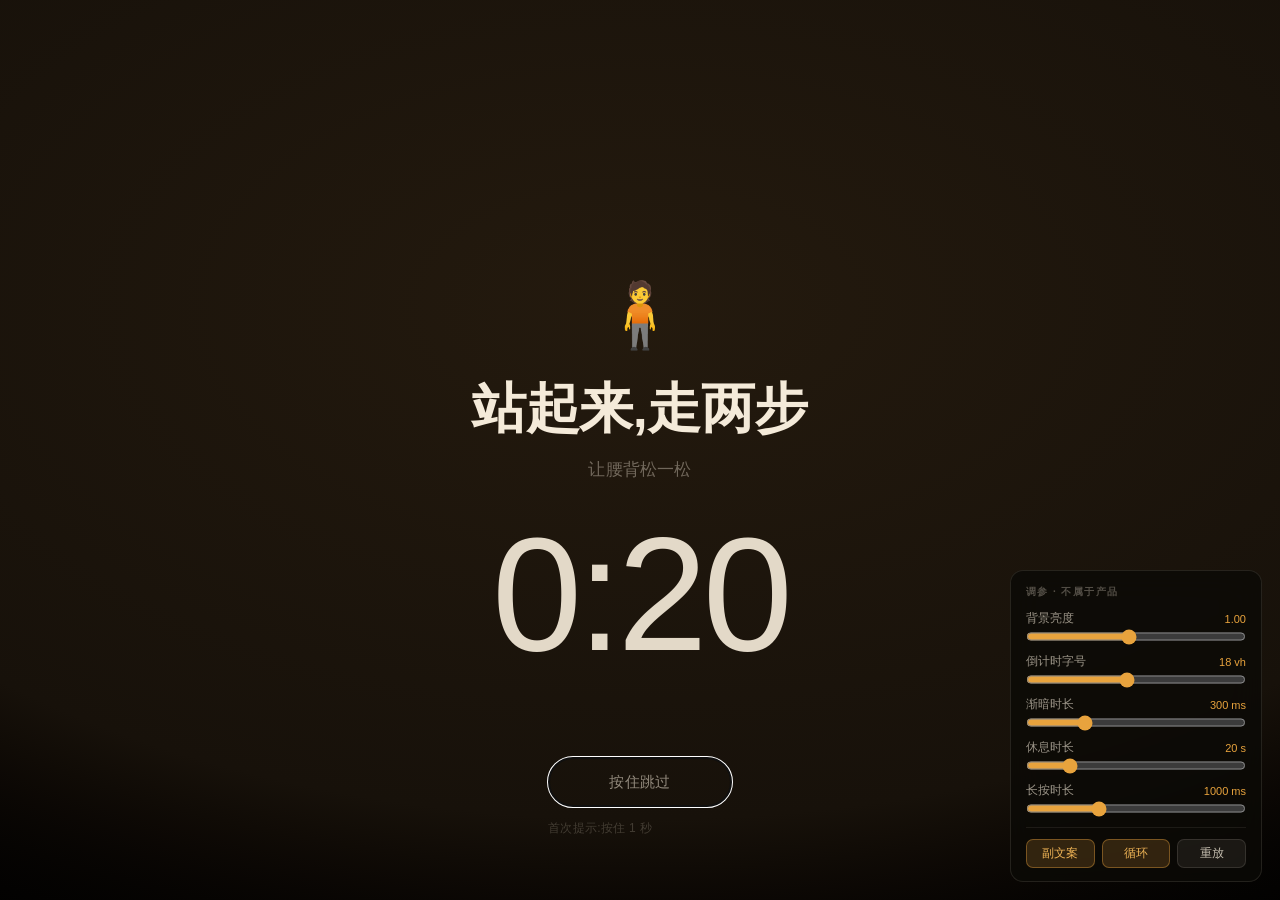
==== demo/break-stand.html @ eff6d0bf "demo: 站立休息屏视觉原型 独立 HTML,不接任何扩展逻辑,用于调视觉: - 真 <dialog>.showModal() 走 Top Layer,后面垫浅色假网页判断渐暗效果 - 暖琥珀主题、" ====
<!doctype html>
<html lang="zh-CN">
<head>
<meta charset="utf-8">
<meta name="viewport" content="width=device-width,initial-scale=1">
<title>SimpleReminder · 站立休息屏 Demo</title>
<style>
  /* ============================================================
     DEMO 脚手架:假网页背景(浅色 — 对比度最糟的情况)
     这部分不属于产品,只是为了能真实判断渐暗效果
     ============================================================ */
  *, *::before, *::after { box-sizing: border-box; }

  :root {
    /* ---- 站立主题 · 暖琥珀 ---- */
    --amber:        #e8a33d;
    --amber-soft:   #f0b556;
    --bg-0:         #17110a;
    --bg-1:         #241a0e;
    --text:         #f4ead9;
    --text-hint:    rgba(244,234,217,.38);

    /* ---- 可调参数(dev panel 会覆盖)---- */
    --dim:          1;        /* 背景亮度倍率 */
    --fade-in:      300ms;
    --fade-out:     200ms;
    --count-size:   18vh;
    --ease:         cubic-bezier(.22,.61,.36,1);
  }

  html, body { height: 100%; margin: 0; }

  body {
    font-family: -apple-system, BlinkMacSystemFont, "Segoe UI",
                 "PingFang SC", "Hiragino Sans GB", "Microsoft YaHei",
                 "Noto Sans SC", sans-serif;
    background: #f6f7f9;
    color: #1f2328;
    -webkit-font-smoothing: antialiased;
  }

  /* ---------- 假网页 ---------- */
  .mock-top {
    height: 52px; background: #fff; border-bottom: 1px solid #e4e7eb;
    display: flex; align-items: center; gap: 18px; padding: 0 22px;
    position: sticky; top: 0;
  }
  .mock-logo { width: 26px; height: 26px; border-radius: 7px; background: linear-gradient(135deg,#5b8def,#8b5cf6); }
  .mock-nav { display: flex; gap: 20px; font-size: 14px; color: #5c6670; }
  .mock-nav b { color: #1f2328; font-weight: 600; }
  .mock-avatar { margin-left: auto; width: 28px; height: 28px; border-radius: 50%; background: #d7dce2; }

  .mock-body { display: flex; max-width: 1180px; margin: 0 auto; padding: 32px 22px; gap: 40px; }
  .mock-side { width: 190px; flex: none; display: flex; flex-direction: column; gap: 9px; }
  .mock-side i { display: block; height: 11px; border-radius: 5px; background: #e4e7eb; }
  .mock-side i:nth-child(2) { width: 72%; background: #d0d5db; }
  .mock-side i:nth-child(5) { width: 55%; }
  .mock-side i:nth-child(7) { width: 80%; }

  .mock-main { flex: 1; min-width: 0; }
  .mock-main h1 { font-size: 30px; margin: 0 0 8px; letter-spacing: -.3px; }
  .mock-meta { font-size: 13px; color: #8b949e; margin-bottom: 26px; }
  .mock-main p { line-height: 1.85; color: #3d454d; font-size: 15px; margin: 0 0 16px; }
  .mock-cards { display: grid; grid-template-columns: repeat(3,1fr); gap: 14px; margin: 26px 0; }
  .mock-card { background: #fff; border: 1px solid #e4e7eb; border-radius: 10px; padding: 16px; }
  .mock-card s { display: block; width: 44%; height: 9px; border-radius: 4px; background: #e4e7eb; text-decoration: none; margin-bottom: 11px; }
  .mock-card em { display: block; font-style: normal; font-size: 25px; font-weight: 650; letter-spacing: -.5px; }

  /* ---------- Demo 启动条 ---------- */
  .launch {
    position: fixed; left: 50%; bottom: 28px; transform: translateX(-50%);
    display: flex; align-items: center; gap: 12px;
    background: #15181c; color: #fff; padding: 11px 13px 11px 18px;
    border-radius: 13px; font-size: 13.5px; z-index: 50;
    box-shadow: 0 10px 34px rgba(0,0,0,.28);
  }
  .launch button {
    font: inherit; font-weight: 600; cursor: pointer;
    background: var(--amber); color: #2a1c0d; border: 0;
    padding: 8px 15px; border-radius: 9px;
  }
  .launch span { opacity: .5; }
  kbd {
    font: inherit; font-size: 11.5px; background: rgba(255,255,255,.1);
    border: 1px solid rgba(255,255,255,.16); border-radius: 5px; padding: 1px 6px;
  }

  /* ============================================================
     ↓↓↓ 这里开始才是产品本体:break.html ↓↓↓
     ============================================================ */

  dialog#overlay {
    width: 100vw; max-width: 100vw;
    height: 100vh; max-height: 100vh;
    margin: 0; padding: 0; border: 0; overflow: hidden;
    color: var(--text);
    background:
      radial-gradient(118% 92% at 50% 34%,
        color-mix(in srgb, var(--bg-1) calc(var(--dim) * 100%), #000) 0%,
        color-mix(in srgb, var(--bg-0) calc(var(--dim) * 100%), #000) 62%,
        #000 100%);
  }
  dialog#overlay::backdrop { background: #000; }

  /* —— 入场:渐暗 + 极轻微上浮,模拟「屏幕被关掉」 —— */
  @keyframes ov-in  { from { opacity: 0 } to { opacity: 1 } }
  @keyframes bd-in  { from { opacity: 0 } to { opacity: 1 } }
  @keyframes ov-out { to { opacity: 0 } }
  @keyframes content-in {
    from { opacity: 0; transform: translateY(9px) }
    to   { opacity: 1; transform: none }
  }

  dialog#overlay[open]            { animation: ov-in var(--fade-in) var(--ease) both; }
  dialog#overlay[open]::backdrop  { animation: bd-in var(--fade-in) var(--ease) both; }
  dialog#overlay.closing          { animation: ov-out var(--fade-out) ease both; }

  .stage {
    height: 100%; display: flex; flex-direction: column;
    align-items: center; justify-content: center;
    padding: 6vh 24px 0; text-align: center;
    animation: content-in calc(var(--fade-in) + 140ms) var(--ease) both;
    animation-delay: 60ms;
  }

  .emoji     { font-size: 64px; line-height: 1; margin-bottom: 26px;
               filter: saturate(.92); }
  .action    { font-size: clamp(30px, 4.4vw, 54px); font-weight: 600;
               letter-spacing: -.5px; margin: 0; }
  .hint      { font-size: 16.5px; color: var(--text-hint); margin: 13px 0 0;
               letter-spacing: .2px; }

  .count {
    font-size: var(--count-size); line-height: .95; font-weight: 200;
    letter-spacing: -.03em; font-variant-numeric: tabular-nums;
    margin: 4vh 0 0; color: var(--text);
    opacity: .92;
  }

  /* —— 跳过按钮:底部中央,避开鼠标热区 —— */
  .skip-wrap { position: fixed; left: 50%; bottom: 7vh; transform: translateX(-50%); }

  .skip {
    position: relative; display: inline-flex; align-items: center; justify-content: center;
    width: 184px; height: 50px; border-radius: 25px; cursor: pointer;
    font: inherit; font-size: 14.5px; letter-spacing: .4px;
    color: rgba(244,234,217,.55);
    background: transparent;
    border: 1px solid rgba(244,234,217,.15);
    transition: color .22s, border-color .22s, background .22s;
    -webkit-tap-highlight-color: transparent;
    user-select: none;
  }
  .skip:hover   { color: rgba(244,234,217,.8); border-color: rgba(244,234,217,.28); }
  .skip.holding { color: var(--amber-soft); background: rgba(232,163,61,.07); }

  /* 环形进度:沿 pill 轮廓描边一圈 */
  .skip svg { position: absolute; inset: -1px; width: calc(100% + 2px); height: calc(100% + 2px);
              overflow: visible; pointer-events: none; }
  .skip rect {
    fill: none; stroke: var(--amber); stroke-width: 2; stroke-linecap: round;
    stroke-dasharray: 100; stroke-dashoffset: 100;
    transform: rotate(-90deg); transform-origin: center;
  }
  .skip.holding rect { transition: stroke-dashoffset var(--hold, 1000ms) linear; stroke-dashoffset: 0; }

  .skip-note { margin-top: 13px; font-size: 12px; color: rgba(244,234,217,.2); letter-spacing: .3px; }

  /* —— 无障碍:尊重减少动态效果 —— */
  @media (prefers-reduced-motion: reduce) {
    dialog#overlay[open], dialog#overlay[open]::backdrop,
    dialog#overlay.closing, .stage { animation: none !important; }
    .skip.holding rect { transition: none; stroke-dashoffset: 0; }
  }

  /* ============================================================
     DEV PANEL（不属于产品 · 按 D 隐藏）
     必须放在 dialog 内部,否则模态期间整个页面 inert,调不了
     ============================================================ */
  .dev {
    position: fixed; right: 18px; bottom: 18px; width: 252px;
    background: rgba(12,10,7,.82); backdrop-filter: blur(16px);
    border: 1px solid rgba(244,234,217,.11); border-radius: 13px;
    padding: 14px 15px 13px; font-size: 11.5px; color: rgba(244,234,217,.62);
    display: grid; gap: 10px; z-index: 10;
  }
  .dev.hidden { display: none; }
  .dev h4 { margin: 0 0 2px; font-size: 10px; letter-spacing: .14em;
            text-transform: uppercase; color: rgba(244,234,217,.3); font-weight: 600; }
  .dev label { display: grid; grid-template-columns: 1fr auto; gap: 3px 8px; align-items: center; }
  .dev label > b { font-weight: 400; }
  .dev label > var { font-style: normal; font-variant-numeric: tabular-nums;
                     color: var(--amber); font-size: 11px; }
  .dev input[type=range] { grid-column: 1/-1; width: 100%; accent-color: var(--amber);
                           height: 15px; margin: 0; }
  .dev .row { display: flex; gap: 7px; }
  .dev button {
    flex: 1; font: inherit; font-size: 11.5px; cursor: pointer; padding: 6px 0;
    color: rgba(244,234,217,.78); background: rgba(244,234,217,.07);
    border: 1px solid rgba(244,234,217,.12); border-radius: 7px;
  }
  .dev button:hover { background: rgba(244,234,217,.13); }
  .dev button.on { background: rgba(232,163,61,.18); border-color: rgba(232,163,61,.4);
                   color: var(--amber-soft); }
  .dev hr { border: 0; border-top: 1px solid rgba(244,234,217,.08); margin: 1px 0; }
</style>
</head>
<body>

<!-- ───────── 假网页(仅用于判断渐暗效果)───────── -->
<header class="mock-top">
  <div class="mock-logo"></div>
  <nav class="mock-nav"><b>概览</b><span>任务</span><span>文档</span><span>报表</span></nav>
  <div class="mock-avatar"></div>
</header>

<div class="mock-body">
  <aside class="mock-side"><i></i><i></i><i></i><i></i><i></i><i></i><i></i></aside>
  <main class="mock-main">
    <h1>第三季度运营复盘</h1>
    <div class="mock-meta">草稿 · 最后编辑于 14 分钟前</div>
    <div class="mock-cards">
      <div class="mock-card"><s></s><em>18,402</em></div>
      <div class="mock-card"><s></s><em>92.6%</em></div>
      <div class="mock-card"><s></s><em>¥ 7.4M</em></div>
    </div>
    <p>本季度整体表现稳定,核心指标较上季度有小幅提升。渠道结构上,自然流量占比继续走高,付费投放的边际效率出现下滑迹象,需要在下个周期重新评估预算分配。</p>
    <p>用户留存方面,新用户次周留存回升至基准线以上,但第四周留存仍然偏弱。初步归因指向新手引导流程过长,计划在下个迭代中拆分为分阶段任务。</p>
    <p>基础设施成本本季度上涨约 11%,主要来自存储与出网流量。已经启动冷热数据分层的改造,预计下季度可以把这一项压回到持平水平。</p>
  </main>
</div>

<div class="launch">
  <span>站立休息屏 Demo</span>
  <button id="start">开始演示</button>
  <span><kbd>D</kbd> 调参面板</span>
</div>


<!-- ═══════════ 产品本体 ═══════════ -->
<dialog id="overlay" aria-label="休息提醒">
  <div class="stage">
    <div class="emoji">🧍</div>
    <h1 class="action">站起来,走两步</h1>
    <p class="hint" id="hint">让腰背松一松</p>
    <div class="count" id="count">0:20</div>
  </div>

  <div class="skip-wrap">
    <button class="skip" id="skip" style="--hold:1000ms">
      <svg viewBox="0 0 184 50" preserveAspectRatio="none" aria-hidden="true">
        <rect x="1" y="1" width="182" height="48" rx="24" pathLength="100"/>
      </svg>
      按住跳过
    </button>
    <div class="skip-note" id="note">首次提示:按住 1 秒</div>
  </div>

  <!-- ── DEV ONLY ── -->
  <div class="dev" id="dev">
    <h4>调参 · 不属于产品</h4>

    <label><b>背景亮度</b><var id="vDim">1.00</var>
      <input type="range" id="rDim" min="0.3" max="1.8" step="0.05" value="1"></label>

    <label><b>倒计时字号</b><var id="vSize">18 vh</var>
      <input type="range" id="rSize" min="8" max="30" step="0.5" value="18"></label>

    <label><b>渐暗时长</b><var id="vIn">300 ms</var>
      <input type="range" id="rIn" min="0" max="1200" step="25" value="300"></label>

    <label><b>休息时长</b><var id="vDur">20 s</var>
      <input type="range" id="rDur" min="5" max="90" step="1" value="20"></label>

    <label><b>长按时长</b><var id="vHold">1000 ms</var>
      <input type="range" id="rHold" min="300" max="2500" step="50" value="1000"></label>

    <hr>
    <div class="row">
      <button id="bHint" class="on">副文案</button>
      <button id="bLoop" class="on">循环</button>
      <button id="bRe">重放</button>
    </div>
  </div>
</dialog>


<script>
'use strict';

const $ = (id) => document.getElementById(id);
const root    = document.documentElement;
const overlay = $('overlay');
const skip    = $('skip');

let duration  = 20;      // 秒
let holdMs    = 1000;
let loop      = true;
let endsAt    = 0;       // ⭐ 绝对时间戳 —— 与架构文档一致,不存剩余秒数
let rafId     = null;
let holdTimer = null;
let relaunch  = null;

/* ───────── 倒计时 ───────── */
function fmt(sec) {
  sec = Math.max(0, Math.ceil(sec));
  return `${Math.floor(sec / 60)}:${String(sec % 60).padStart(2, '0')}`;
}

function tick() {
  const left = (endsAt - Date.now()) / 1000;
  $('count').textContent = fmt(left);
  if (left <= 0) { finish('done'); return; }
  rafId = requestAnimationFrame(tick);
}

/* ───────── 开 / 关 ───────── */
function open() {
  clearTimeout(relaunch);
  overlay.classList.remove('closing');
  endsAt = Date.now() + duration * 1000;
  $('count').textContent = fmt(duration);
  if (!overlay.open) overlay.showModal();
  cancelAnimationFrame(rafId);
  rafId = requestAnimationFrame(tick);
}

function finish(reason) {
  cancelAnimationFrame(rafId);
  releaseHold();
  overlay.classList.add('closing');
  const out = parseInt(getComputedStyle(root).getPropertyValue('--fade-out')) || 200;
  setTimeout(() => {
    overlay.close();
    overlay.classList.remove('closing');
    console.log('[demo] break ended →', reason);
    if (loop) relaunch = setTimeout(open, 1400);
  }, out);
}

/* ───────── 长按跳过 ─────────
   松手即取消,不累积。误点完全无事发生。 */
function beginHold(e) {
  if (e.button !== undefined && e.button !== 0) return;
  if (holdTimer) return;
  skip.style.setProperty('--hold', holdMs + 'ms');
  skip.classList.add('holding');
  holdTimer = setTimeout(() => finish('skipped'), holdMs);
}
function releaseHold() {
  clearTimeout(holdTimer);
  holdTimer = null;
  skip.classList.remove('holding');
}

skip.addEventListener('pointerdown', beginHold);
skip.addEventListener('pointerup',    releaseHold);
skip.addEventListener('pointerleave', releaseHold);
skip.addEventListener('pointercancel',releaseHold);

/* 键盘通路:按住 Esc 1 秒(与鼠标行为一致) */
addEventListener('keydown', (e) => {
  if (!overlay.open) return;
  if (e.key === 'Escape' && !e.repeat) beginHold(e);
});
addEventListener('keyup', (e) => { if (e.key === 'Escape') releaseHold(); });

/* ⭐ 拦截 Esc 默认关闭 —— 否则长按设计被一键绕过 */
overlay.addEventListener('cancel', (e) => e.preventDefault());

/* ───────── 启动 ───────── */
$('start').addEventListener('click', open);


/* ══════════ 以下全是 DEV PANEL,不属于产品 ══════════ */
const bind = (slider, out, fn) =>
  $(slider).addEventListener('input', (e) => fn(parseFloat(e.target.value), $(out)));

bind('rDim', 'vDim', (v, o) => { root.style.setProperty('--dim', v); o.textContent = v.toFixed(2); });
bind('rSize','vSize',(v, o) => { root.style.setProperty('--count-size', v + 'vh'); o.textContent = v + ' vh'; });
bind('rIn',  'vIn',  (v, o) => { root.style.setProperty('--fade-in', v + 'ms'); o.textContent = v + ' ms'; });
bind('rDur', 'vDur', (v, o) => { duration = v; o.textContent = v + ' s'; });
bind('rHold','vHold',(v, o) => { holdMs = v; o.textContent = v + ' ms'; });

$('bHint').addEventListener('click', (e) => {
  const on = e.target.classList.toggle('on');
  $('hint').style.visibility = on ? '' : 'hidden';
});
$('bLoop').addEventListener('click', (e) => { loop = e.target.classList.toggle('on'); });
$('bRe').addEventListener('click', open);

addEventListener('keydown', (e) => {
  if (e.key === 'd' || e.key === 'D') $('dev').classList.toggle('hidden');
});

/* 首屏自动演示一次 */
addEventListener('load', () => setTimeout(open, 450));
</script>
</body>
</html>
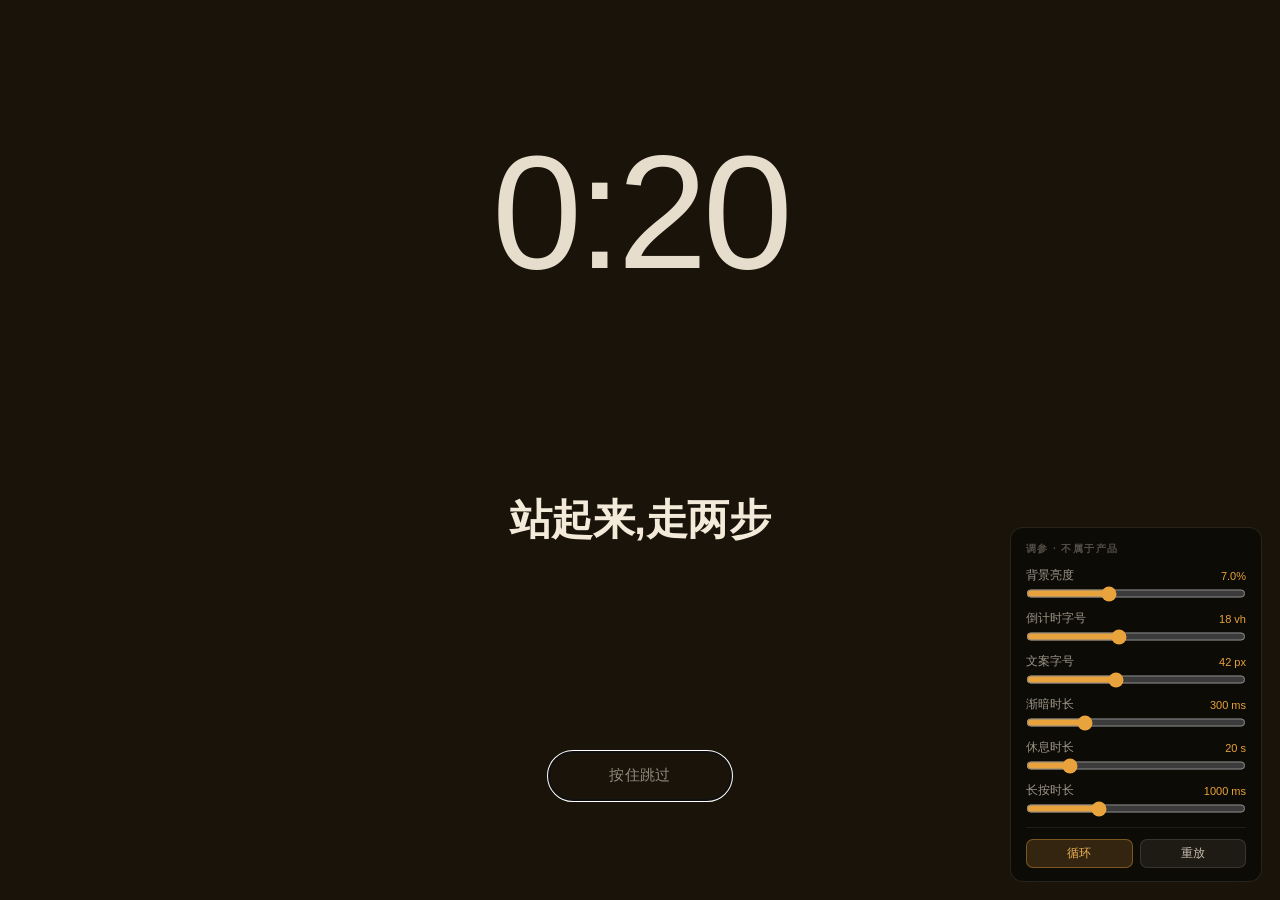
==== commit 4e96ece5: "demo(站立屏): 重排版式并修复两个动画/计时 bug 版式: - 去除副文案与 emoji - 背景改为纯色 hsl(36 42% 7%),不再用径向渐变 - 三段式布局:倒计时(上) / 文案" ====
--- a/demo/break-stand.html
+++ b/demo/break-stand.html
@@ -7,25 +7,27 @@
 <style>
   /* ============================================================
      DEMO 脚手架:假网页背景(浅色 — 对比度最糟的情况)
-     这部分不属于产品,只是为了能真实判断渐暗效果
+     不属于产品,只为真实判断渐暗效果
      ============================================================ */
   *, *::before, *::after { box-sizing: border-box; }
 
   :root {
     /* ---- 站立主题 · 暖琥珀 ---- */
-    --amber:        #e8a33d;
-    --amber-soft:   #f0b556;
-    --bg-0:         #17110a;
-    --bg-1:         #241a0e;
-    --text:         #f4ead9;
-    --text-hint:    rgba(244,234,217,.38);
-
-    /* ---- 可调参数(dev panel 会覆盖)---- */
-    --dim:          1;        /* 背景亮度倍率 */
-    --fade-in:      300ms;
-    --fade-out:     200ms;
-    --count-size:   18vh;
-    --ease:         cubic-bezier(.22,.61,.36,1);
+    --amber:      #e8a33d;
+    --amber-soft: #f0b556;
+    --text:       #f4ead9;
+
+    /* ---- 纯色背景(非渐变)· L 由调参面板驱动 ---- */
+    --bg-h: 36;
+    --bg-s: 42%;
+    --bg-l: 7%;
+
+    /* ---- 可调参数 ---- */
+    --fade-in:    300ms;
+    --fade-out:   200ms;
+    --count-size: 18vh;
+    --act-size:   42px;
+    --ease:       cubic-bezier(.22,.61,.36,1);
   }
 
   html, body { height: 100%; margin: 0; }
@@ -34,18 +36,16 @@
     font-family: -apple-system, BlinkMacSystemFont, "Segoe UI",
                  "PingFang SC", "Hiragino Sans GB", "Microsoft YaHei",
                  "Noto Sans SC", sans-serif;
-    background: #f6f7f9;
-    color: #1f2328;
+    background: #f6f7f9; color: #1f2328;
     -webkit-font-smoothing: antialiased;
   }
 
   /* ---------- 假网页 ---------- */
-  .mock-top {
-    height: 52px; background: #fff; border-bottom: 1px solid #e4e7eb;
-    display: flex; align-items: center; gap: 18px; padding: 0 22px;
-    position: sticky; top: 0;
-  }
-  .mock-logo { width: 26px; height: 26px; border-radius: 7px; background: linear-gradient(135deg,#5b8def,#8b5cf6); }
+  .mock-top { height: 52px; background: #fff; border-bottom: 1px solid #e4e7eb;
+              display: flex; align-items: center; gap: 18px; padding: 0 22px;
+              position: sticky; top: 0; }
+  .mock-logo { width: 26px; height: 26px; border-radius: 7px;
+               background: linear-gradient(135deg,#5b8def,#8b5cf6); }
   .mock-nav { display: flex; gap: 20px; font-size: 14px; color: #5c6670; }
   .mock-nav b { color: #1f2328; font-weight: 600; }
   .mock-avatar { margin-left: auto; width: 28px; height: 28px; border-radius: 50%; background: #d7dce2; }
@@ -63,83 +63,62 @@
   .mock-main p { line-height: 1.85; color: #3d454d; font-size: 15px; margin: 0 0 16px; }
   .mock-cards { display: grid; grid-template-columns: repeat(3,1fr); gap: 14px; margin: 26px 0; }
   .mock-card { background: #fff; border: 1px solid #e4e7eb; border-radius: 10px; padding: 16px; }
-  .mock-card s { display: block; width: 44%; height: 9px; border-radius: 4px; background: #e4e7eb; text-decoration: none; margin-bottom: 11px; }
+  .mock-card s { display: block; width: 44%; height: 9px; border-radius: 4px;
+                 background: #e4e7eb; text-decoration: none; margin-bottom: 11px; }
   .mock-card em { display: block; font-style: normal; font-size: 25px; font-weight: 650; letter-spacing: -.5px; }
 
-  /* ---------- Demo 启动条 ---------- */
-  .launch {
-    position: fixed; left: 50%; bottom: 28px; transform: translateX(-50%);
-    display: flex; align-items: center; gap: 12px;
-    background: #15181c; color: #fff; padding: 11px 13px 11px 18px;
-    border-radius: 13px; font-size: 13.5px; z-index: 50;
-    box-shadow: 0 10px 34px rgba(0,0,0,.28);
-  }
-  .launch button {
-    font: inherit; font-weight: 600; cursor: pointer;
-    background: var(--amber); color: #2a1c0d; border: 0;
-    padding: 8px 15px; border-radius: 9px;
-  }
+  .launch { position: fixed; left: 50%; bottom: 28px; transform: translateX(-50%);
+            display: flex; align-items: center; gap: 12px; background: #15181c; color: #fff;
+            padding: 11px 13px 11px 18px; border-radius: 13px; font-size: 13.5px; z-index: 50;
+            box-shadow: 0 10px 34px rgba(0,0,0,.28); }
+  .launch button { font: inherit; font-weight: 600; cursor: pointer; background: var(--amber);
+                   color: #2a1c0d; border: 0; padding: 8px 15px; border-radius: 9px; }
   .launch span { opacity: .5; }
-  kbd {
-    font: inherit; font-size: 11.5px; background: rgba(255,255,255,.1);
-    border: 1px solid rgba(255,255,255,.16); border-radius: 5px; padding: 1px 6px;
-  }
+  kbd { font: inherit; font-size: 11.5px; background: rgba(255,255,255,.1);
+        border: 1px solid rgba(255,255,255,.16); border-radius: 5px; padding: 1px 6px; }
 
   /* ============================================================
-     ↓↓↓ 这里开始才是产品本体:break.html ↓↓↓
+     ↓↓↓ 产品本体:break.html ↓↓↓
      ============================================================ */
 
   dialog#overlay {
-    width: 100vw; max-width: 100vw;
-    height: 100vh; max-height: 100vh;
+    width: 100vw; max-width: 100vw; height: 100vh; max-height: 100vh;
     margin: 0; padding: 0; border: 0; overflow: hidden;
     color: var(--text);
-    background:
-      radial-gradient(118% 92% at 50% 34%,
-        color-mix(in srgb, var(--bg-1) calc(var(--dim) * 100%), #000) 0%,
-        color-mix(in srgb, var(--bg-0) calc(var(--dim) * 100%), #000) 62%,
-        #000 100%);
+    background: hsl(var(--bg-h) var(--bg-s) var(--bg-l));   /* 纯色 */
   }
   dialog#overlay::backdrop { background: #000; }
 
-  /* —— 入场:渐暗 + 极轻微上浮,模拟「屏幕被关掉」 —— */
-  @keyframes ov-in  { from { opacity: 0 } to { opacity: 1 } }
-  @keyframes bd-in  { from { opacity: 0 } to { opacity: 1 } }
-  @keyframes ov-out { to { opacity: 0 } }
-  @keyframes content-in {
-    from { opacity: 0; transform: translateY(9px) }
-    to   { opacity: 1; transform: none }
-  }
-
-  dialog#overlay[open]            { animation: ov-in var(--fade-in) var(--ease) both; }
-  dialog#overlay[open]::backdrop  { animation: bd-in var(--fade-in) var(--ease) both; }
-  dialog#overlay.closing          { animation: ov-out var(--fade-out) ease both; }
-
+  @keyframes ov-in     { from { opacity: 0 } to { opacity: 1 } }
+  @keyframes ov-out    { to   { opacity: 0 } }
+  @keyframes content-in{ from { opacity: 0; transform: translateY(9px) } to { opacity: 1; transform: none } }
+
+  dialog#overlay[open]           { animation: ov-in var(--fade-in) var(--ease) both; }
+  dialog#overlay[open]::backdrop { animation: ov-in var(--fade-in) var(--ease) both; }
+  dialog#overlay.closing         { animation: ov-out var(--fade-out) ease both; }
+
+  /* —— 三段式布局:倒计时(上) / 文案(中) / 跳过(下) —— */
   .stage {
-    height: 100%; display: flex; flex-direction: column;
-    align-items: center; justify-content: center;
-    padding: 6vh 24px 0; text-align: center;
+    height: 100%;
+    display: flex; flex-direction: column;
+    align-items: center; justify-content: space-between;
+    padding: 15vh 24px 11vh; text-align: center;
     animation: content-in calc(var(--fade-in) + 140ms) var(--ease) both;
     animation-delay: 60ms;
   }
-
-  .emoji     { font-size: 64px; line-height: 1; margin-bottom: 26px;
-               filter: saturate(.92); }
-  .action    { font-size: clamp(30px, 4.4vw, 54px); font-weight: 600;
-               letter-spacing: -.5px; margin: 0; }
-  .hint      { font-size: 16.5px; color: var(--text-hint); margin: 13px 0 0;
-               letter-spacing: .2px; }
 
   .count {
     font-size: var(--count-size); line-height: .95; font-weight: 200;
     letter-spacing: -.03em; font-variant-numeric: tabular-nums;
-    margin: 4vh 0 0; color: var(--text);
-    opacity: .92;
-  }
-
-  /* —— 跳过按钮:底部中央,避开鼠标热区 —— */
-  .skip-wrap { position: fixed; left: 50%; bottom: 7vh; transform: translateX(-50%); }
-
+    margin: 0; opacity: .94;
+  }
+
+  .action {
+    font-size: var(--act-size); font-weight: 600;
+    letter-spacing: -.4px; margin: 0;
+  }
+
+  /* —— 跳过按钮 —— */
   .skip {
     position: relative; display: inline-flex; align-items: center; justify-content: center;
     width: 184px; height: 50px; border-radius: 25px; cursor: pointer;
@@ -148,45 +127,35 @@
     background: transparent;
     border: 1px solid rgba(244,234,217,.15);
     transition: color .22s, border-color .22s, background .22s;
-    -webkit-tap-highlight-color: transparent;
-    user-select: none;
+    -webkit-tap-highlight-color: transparent; user-select: none;
   }
   .skip:hover   { color: rgba(244,234,217,.8); border-color: rgba(244,234,217,.28); }
   .skip.holding { color: var(--amber-soft); background: rgba(232,163,61,.07); }
 
-  /* 环形进度:沿 pill 轮廓描边一圈 */
-  .skip svg { position: absolute; inset: -1px; width: calc(100% + 2px); height: calc(100% + 2px);
-              overflow: visible; pointer-events: none; }
-  .skip rect {
-    fill: none; stroke: var(--amber); stroke-width: 2; stroke-linecap: round;
-    stroke-dasharray: 100; stroke-dashoffset: 100;
-    transform: rotate(-90deg); transform-origin: center;
-  }
-  .skip.holding rect { transition: stroke-dashoffset var(--hold, 1000ms) linear; stroke-dashoffset: 0; }
-
-  .skip-note { margin-top: 13px; font-size: 12px; color: rgba(244,234,217,.2); letter-spacing: .3px; }
-
-  /* —— 无障碍:尊重减少动态效果 —— */
+  /* 环形进度:viewBox 与按钮 1:1,路径自顶部正中起顺时针绕一圈
+     —— 不做任何缩放 / 旋转,因此永远贴合边框 */
+  .skip svg  { position: absolute; inset: 0; width: 100%; height: 100%;
+               pointer-events: none; overflow: visible; }
+  .skip path { fill: none; stroke: var(--amber); stroke-width: 2; stroke-linecap: round;
+               stroke-dasharray: 100; stroke-dashoffset: 100; }
+
   @media (prefers-reduced-motion: reduce) {
     dialog#overlay[open], dialog#overlay[open]::backdrop,
     dialog#overlay.closing, .stage { animation: none !important; }
-    .skip.holding rect { transition: none; stroke-dashoffset: 0; }
   }
 
   /* ============================================================
-     DEV PANEL（不属于产品 · 按 D 隐藏）
-     必须放在 dialog 内部,否则模态期间整个页面 inert,调不了
+     DEV PANEL(不属于产品 · 按 D 隐藏)
+     必须置于 dialog 内部,否则模态期间页面 inert 调不动
      ============================================================ */
-  .dev {
-    position: fixed; right: 18px; bottom: 18px; width: 252px;
-    background: rgba(12,10,7,.82); backdrop-filter: blur(16px);
-    border: 1px solid rgba(244,234,217,.11); border-radius: 13px;
-    padding: 14px 15px 13px; font-size: 11.5px; color: rgba(244,234,217,.62);
-    display: grid; gap: 10px; z-index: 10;
-  }
+  .dev { position: fixed; right: 18px; bottom: 18px; width: 252px;
+         background: rgba(12,10,7,.82); backdrop-filter: blur(16px);
+         border: 1px solid rgba(244,234,217,.11); border-radius: 13px;
+         padding: 14px 15px 13px; font-size: 11.5px; color: rgba(244,234,217,.62);
+         display: grid; gap: 10px; z-index: 10; }
   .dev.hidden { display: none; }
-  .dev h4 { margin: 0 0 2px; font-size: 10px; letter-spacing: .14em;
-            text-transform: uppercase; color: rgba(244,234,217,.3); font-weight: 600; }
+  .dev h4 { margin: 0 0 2px; font-size: 10px; letter-spacing: .14em; text-transform: uppercase;
+            color: rgba(244,234,217,.3); font-weight: 600; }
   .dev label { display: grid; grid-template-columns: 1fr auto; gap: 3px 8px; align-items: center; }
   .dev label > b { font-weight: 400; }
   .dev label > var { font-style: normal; font-variant-numeric: tabular-nums;
@@ -194,11 +163,9 @@
   .dev input[type=range] { grid-column: 1/-1; width: 100%; accent-color: var(--amber);
                            height: 15px; margin: 0; }
   .dev .row { display: flex; gap: 7px; }
-  .dev button {
-    flex: 1; font: inherit; font-size: 11.5px; cursor: pointer; padding: 6px 0;
-    color: rgba(244,234,217,.78); background: rgba(244,234,217,.07);
-    border: 1px solid rgba(244,234,217,.12); border-radius: 7px;
-  }
+  .dev button { flex: 1; font: inherit; font-size: 11.5px; cursor: pointer; padding: 6px 0;
+                color: rgba(244,234,217,.78); background: rgba(244,234,217,.07);
+                border: 1px solid rgba(244,234,217,.12); border-radius: 7px; }
   .dev button:hover { background: rgba(244,234,217,.13); }
   .dev button.on { background: rgba(232,163,61,.18); border-color: rgba(232,163,61,.4);
                    color: var(--amber-soft); }
@@ -207,7 +174,7 @@
 </head>
 <body>
 
-<!-- ───────── 假网页(仅用于判断渐暗效果)───────── -->
+<!-- ───────── 假网页 ───────── -->
 <header class="mock-top">
   <div class="mock-logo"></div>
   <nav class="mock-nav"><b>概览</b><span>任务</span><span>文档</span><span>报表</span></nav>
@@ -240,31 +207,31 @@
 <!-- ═══════════ 产品本体 ═══════════ -->
 <dialog id="overlay" aria-label="休息提醒">
   <div class="stage">
-    <div class="emoji">🧍</div>
+    <div class="count" id="count">0:20</div>
     <h1 class="action">站起来,走两步</h1>
-    <p class="hint" id="hint">让腰背松一松</p>
-    <div class="count" id="count">0:20</div>
-  </div>
-
-  <div class="skip-wrap">
-    <button class="skip" id="skip" style="--hold:1000ms">
-      <svg viewBox="0 0 184 50" preserveAspectRatio="none" aria-hidden="true">
-        <rect x="1" y="1" width="182" height="48" rx="24" pathLength="100"/>
+
+    <button class="skip" id="skip">
+      <svg viewBox="0 0 184 50" aria-hidden="true">
+        <!-- 自 (92,1) 顶部正中起,顺时针绕 pill 一圈 -->
+        <path id="ring" pathLength="100"
+              d="M 92 1 H 159 A 24 24 0 0 1 159 49 H 25 A 24 24 0 0 1 25 1 Z"/>
       </svg>
       按住跳过
     </button>
-    <div class="skip-note" id="note">首次提示:按住 1 秒</div>
   </div>
 
   <!-- ── DEV ONLY ── -->
   <div class="dev" id="dev">
     <h4>调参 · 不属于产品</h4>
 
-    <label><b>背景亮度</b><var id="vDim">1.00</var>
-      <input type="range" id="rDim" min="0.3" max="1.8" step="0.05" value="1"></label>
+    <label><b>背景亮度</b><var id="vDim">7.0%</var>
+      <input type="range" id="rDim" min="0.3" max="2.2" step="0.05" value="1"></label>
 
     <label><b>倒计时字号</b><var id="vSize">18 vh</var>
-      <input type="range" id="rSize" min="8" max="30" step="0.5" value="18"></label>
+      <input type="range" id="rSize" min="8" max="32" step="0.5" value="18"></label>
+
+    <label><b>文案字号</b><var id="vAct">42 px</var>
+      <input type="range" id="rAct" min="22" max="72" step="1" value="42"></label>
 
     <label><b>渐暗时长</b><var id="vIn">300 ms</var>
       <input type="range" id="rIn" min="0" max="1200" step="25" value="300"></label>
@@ -277,7 +244,6 @@
 
     <hr>
     <div class="row">
-      <button id="bHint" class="on">副文案</button>
       <button id="bLoop" class="on">循环</button>
       <button id="bRe">重放</button>
     </div>
@@ -292,42 +258,95 @@
 const root    = document.documentElement;
 const overlay = $('overlay');
 const skip    = $('skip');
-
-let duration  = 20;      // 秒
+const ring    = $('ring');
+
+const RING = 100;          // pathLength
+const BG_L = 7;            // 背景基准亮度(%)
+
+let duration  = 20;        // 秒
 let holdMs    = 1000;
 let loop      = true;
-let endsAt    = 0;       // ⭐ 绝对时间戳 —— 与架构文档一致,不存剩余秒数
-let rafId     = null;
-let holdTimer = null;
+
+let endsAt    = 0;         // ⭐ 绝对时间戳,不存剩余秒数
+let countRaf  = null;
+let holdRaf   = null;
+let holdStart = 0;
+let finishing = false;     // finish() 重入保护
 let relaunch  = null;
 
-/* ───────── 倒计时 ───────── */
-function fmt(sec) {
-  sec = Math.max(0, Math.ceil(sec));
-  return `${Math.floor(sec / 60)}:${String(sec % 60).padStart(2, '0')}`;
-}
-
-function tick() {
+/* ───────── 倒计时(绝对时间驱动)───────── */
+const fmt = (s) => {
+  s = Math.max(0, Math.ceil(s));
+  return `${Math.floor(s / 60)}:${String(s % 60).padStart(2, '0')}`;
+};
+
+function countTick() {
   const left = (endsAt - Date.now()) / 1000;
   $('count').textContent = fmt(left);
-  if (left <= 0) { finish('done'); return; }
-  rafId = requestAnimationFrame(tick);
-}
+  if (left <= 0) { countRaf = null; finish('done'); return; }
+  countRaf = requestAnimationFrame(countTick);
+}
+function stopCount() {
+  if (countRaf !== null) cancelAnimationFrame(countRaf);
+  countRaf = null;
+}
+
+/* ───────── 长按跳过 ─────────
+   FIX: 改为 rAF + performance.now() 计算进度。
+   原本用 CSS transition 驱动,.holding 类「移除→重加」之间浏览器
+   不插入 reflow,transition 会从中途的 dashoffset 继续跑 ——
+   这就是按 Esc 第二次起明显变快的原因。现在每帧直接写 dashoffset,
+   鼠标与键盘走完全相同的路径,时长永远精确。                         */
+function beginHold() {
+  if (holdRaf !== null || finishing) return;
+  holdStart = performance.now();
+  skip.classList.add('holding');
+  holdRaf = requestAnimationFrame(holdTick);
+}
+function holdTick(now) {
+  const p = Math.min(1, (now - holdStart) / holdMs);
+  ring.style.strokeDashoffset = (RING * (1 - p)).toFixed(2);
+  if (p >= 1) { holdRaf = null; finish('skipped'); return; }
+  holdRaf = requestAnimationFrame(holdTick);
+}
+function releaseHold() {                 // 松手即取消,不累积
+  if (holdRaf !== null) cancelAnimationFrame(holdRaf);
+  holdRaf = null;
+  skip.classList.remove('holding');
+  ring.style.strokeDashoffset = RING;
+}
+
+skip.addEventListener('pointerdown', (e) => { if (e.button === 0) beginHold(); });
+skip.addEventListener('pointerup',     releaseHold);
+skip.addEventListener('pointerleave',  releaseHold);
+skip.addEventListener('pointercancel', releaseHold);
+
+/* 键盘通路:按住 Esc,与鼠标行为一致 */
+addEventListener('keydown', (e) => {
+  if (!overlay.open || e.key !== 'Escape' || e.repeat) return;
+  beginHold();
+});
+addEventListener('keyup', (e) => { if (e.key === 'Escape') releaseHold(); });
+
+/* ⭐ 拦截 Esc 默认关闭,否则长按设计被一键绕过 */
+overlay.addEventListener('cancel', (e) => e.preventDefault());
 
 /* ───────── 开 / 关 ───────── */
 function open() {
   clearTimeout(relaunch);
+  stopCount(); releaseHold();
+  finishing = false;
   overlay.classList.remove('closing');
   endsAt = Date.now() + duration * 1000;
   $('count').textContent = fmt(duration);
   if (!overlay.open) overlay.showModal();
-  cancelAnimationFrame(rafId);
-  rafId = requestAnimationFrame(tick);
+  countRaf = requestAnimationFrame(countTick);
 }
 
 function finish(reason) {
-  cancelAnimationFrame(rafId);
-  releaseHold();
+  if (finishing) return;               // FIX: 重入保护,避免双计时循环
+  finishing = true;
+  stopCount(); releaseHold();
   overlay.classList.add('closing');
   const out = parseInt(getComputedStyle(root).getPropertyValue('--fade-out')) || 200;
   setTimeout(() => {
@@ -338,62 +357,27 @@
   }, out);
 }
 
-/* ───────── 长按跳过 ─────────
-   松手即取消,不累积。误点完全无事发生。 */
-function beginHold(e) {
-  if (e.button !== undefined && e.button !== 0) return;
-  if (holdTimer) return;
-  skip.style.setProperty('--hold', holdMs + 'ms');
-  skip.classList.add('holding');
-  holdTimer = setTimeout(() => finish('skipped'), holdMs);
-}
-function releaseHold() {
-  clearTimeout(holdTimer);
-  holdTimer = null;
-  skip.classList.remove('holding');
-}
-
-skip.addEventListener('pointerdown', beginHold);
-skip.addEventListener('pointerup',    releaseHold);
-skip.addEventListener('pointerleave', releaseHold);
-skip.addEventListener('pointercancel',releaseHold);
-
-/* 键盘通路:按住 Esc 1 秒(与鼠标行为一致) */
-addEventListener('keydown', (e) => {
-  if (!overlay.open) return;
-  if (e.key === 'Escape' && !e.repeat) beginHold(e);
+$('start').addEventListener('click', open);
+
+
+/* ══════════ DEV PANEL(不属于产品)══════════ */
+const bind = (s, o, fn) => $(s).addEventListener('input', (e) => fn(parseFloat(e.target.value), $(o)));
+
+bind('rDim', 'vDim', (v, o) => {
+  const l = (BG_L * v).toFixed(2);
+  root.style.setProperty('--bg-l', l + '%');
+  o.textContent = l + '%';
 });
-addEventListener('keyup', (e) => { if (e.key === 'Escape') releaseHold(); });
-
-/* ⭐ 拦截 Esc 默认关闭 —— 否则长按设计被一键绕过 */
-overlay.addEventListener('cancel', (e) => e.preventDefault());
-
-/* ───────── 启动 ───────── */
-$('start').addEventListener('click', open);
-
-
-/* ══════════ 以下全是 DEV PANEL,不属于产品 ══════════ */
-const bind = (slider, out, fn) =>
-  $(slider).addEventListener('input', (e) => fn(parseFloat(e.target.value), $(out)));
-
-bind('rDim', 'vDim', (v, o) => { root.style.setProperty('--dim', v); o.textContent = v.toFixed(2); });
-bind('rSize','vSize',(v, o) => { root.style.setProperty('--count-size', v + 'vh'); o.textContent = v + ' vh'; });
-bind('rIn',  'vIn',  (v, o) => { root.style.setProperty('--fade-in', v + 'ms'); o.textContent = v + ' ms'; });
-bind('rDur', 'vDur', (v, o) => { duration = v; o.textContent = v + ' s'; });
-bind('rHold','vHold',(v, o) => { holdMs = v; o.textContent = v + ' ms'; });
-
-$('bHint').addEventListener('click', (e) => {
-  const on = e.target.classList.toggle('on');
-  $('hint').style.visibility = on ? '' : 'hidden';
-});
+bind('rSize','vSize',(v,o) => { root.style.setProperty('--count-size', v + 'vh'); o.textContent = v + ' vh'; });
+bind('rAct', 'vAct', (v,o) => { root.style.setProperty('--act-size',   v + 'px'); o.textContent = v + ' px'; });
+bind('rIn',  'vIn',  (v,o) => { root.style.setProperty('--fade-in',    v + 'ms'); o.textContent = v + ' ms'; });
+bind('rDur', 'vDur', (v,o) => { duration = v; o.textContent = v + ' s'; });
+bind('rHold','vHold',(v,o) => { holdMs   = v; o.textContent = v + ' ms'; });
+
 $('bLoop').addEventListener('click', (e) => { loop = e.target.classList.toggle('on'); });
 $('bRe').addEventListener('click', open);
-
-addEventListener('keydown', (e) => {
-  if (e.key === 'd' || e.key === 'D') $('dev').classList.toggle('hidden');
-});
-
-/* 首屏自动演示一次 */
+addEventListener('keydown', (e) => { if (e.key === 'd' || e.key === 'D') $('dev').classList.toggle('hidden'); });
+
 addEventListener('load', () => setTimeout(open, 450));
 </script>
 </body>
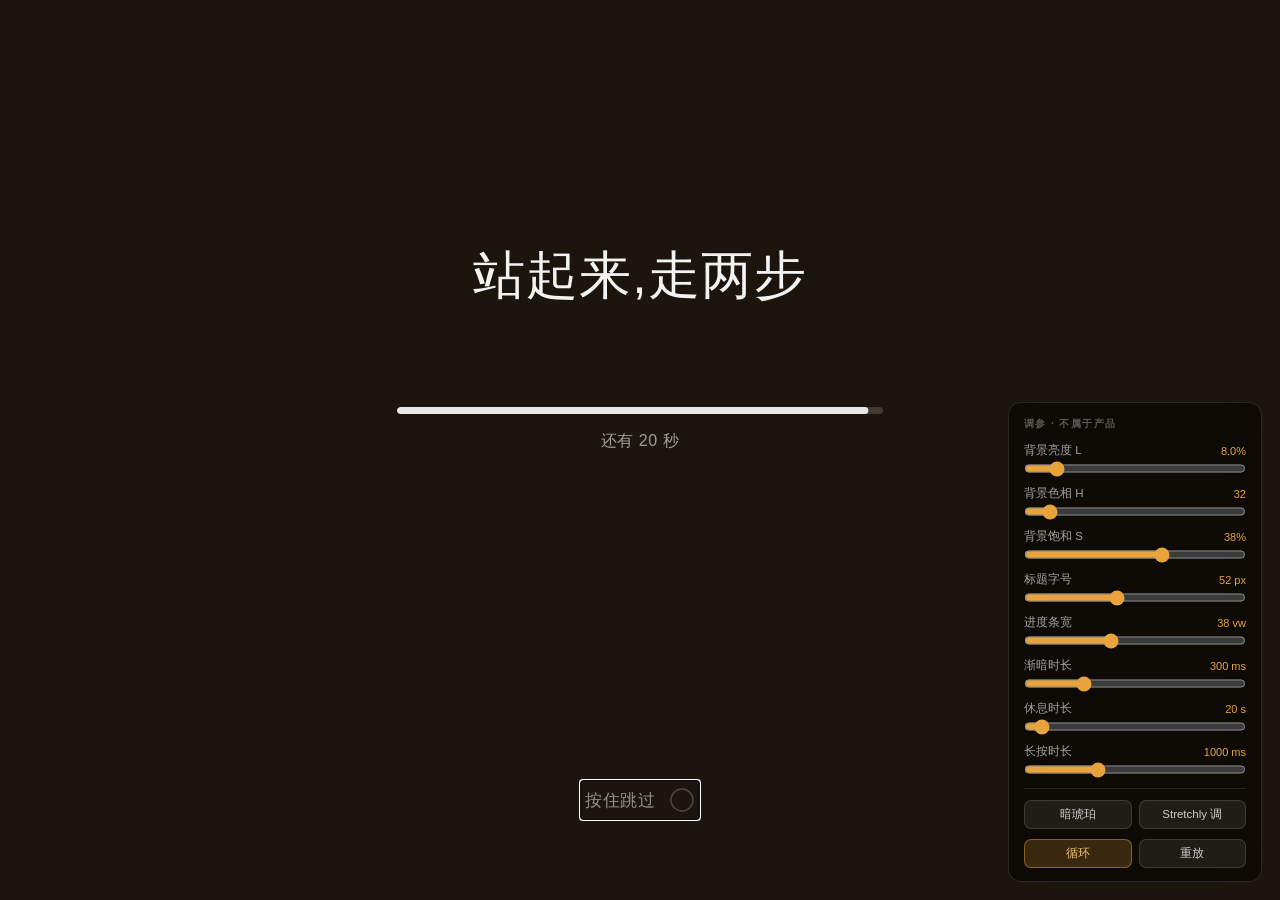
==== commit 79c862d3: "demo(站立屏): 版式改为仿 Stretchly 参照官方 minibreak/longbreak 截图重排:  - 大倒计时数字 → 细长进度条(38vw x 7px,scaleX 递减) - " ====
--- a/demo/break-stand.html
+++ b/demo/break-stand.html
@@ -12,26 +12,23 @@
   *, *::before, *::after { box-sizing: border-box; }
 
   :root {
-    /* ---- 站立主题 · 暖琥珀 ---- */
     --amber:      #e8a33d;
-    --amber-soft: #f0b556;
-    --text:       #f4ead9;
-
-    /* ---- 纯色背景(非渐变)· L 由调参面板驱动 ---- */
-    --bg-h: 36;
-    --bg-s: 42%;
-    --bg-l: 7%;
+    --amber-soft: #f3bf72;
+
+    /* ---- 纯色背景(非渐变)---- */
+    --bg-h: 32;
+    --bg-s: 38%;
+    --bg-l: 8%;
 
     /* ---- 可调参数 ---- */
     --fade-in:    300ms;
     --fade-out:   200ms;
-    --count-size: 18vh;
-    --act-size:   42px;
+    --title-size: 52px;
+    --bar-w:      38vw;
     --ease:       cubic-bezier(.22,.61,.36,1);
   }
 
   html, body { height: 100%; margin: 0; }
-
   body {
     font-family: -apple-system, BlinkMacSystemFont, "Segoe UI",
                  "PingFang SC", "Hiragino Sans GB", "Microsoft YaHei",
@@ -78,66 +75,77 @@
         border: 1px solid rgba(255,255,255,.16); border-radius: 5px; padding: 1px 6px; }
 
   /* ============================================================
-     ↓↓↓ 产品本体:break.html ↓↓↓
+     ↓↓↓ 产品本体:break.html — 版式仿 Stretchly ↓↓↓
      ============================================================ */
 
   dialog#overlay {
     width: 100vw; max-width: 100vw; height: 100vh; max-height: 100vh;
     margin: 0; padding: 0; border: 0; overflow: hidden;
-    color: var(--text);
+    color: #fff;
     background: hsl(var(--bg-h) var(--bg-s) var(--bg-l));   /* 纯色 */
   }
   dialog#overlay::backdrop { background: #000; }
 
-  @keyframes ov-in     { from { opacity: 0 } to { opacity: 1 } }
-  @keyframes ov-out    { to   { opacity: 0 } }
-  @keyframes content-in{ from { opacity: 0; transform: translateY(9px) } to { opacity: 1; transform: none } }
+  @keyframes ov-in      { from { opacity: 0 } to { opacity: 1 } }
+  @keyframes ov-out     { to   { opacity: 0 } }
+  @keyframes content-in { from { opacity: 0; transform: translateY(8px) } to { opacity: 1; transform: none } }
 
   dialog#overlay[open]           { animation: ov-in var(--fade-in) var(--ease) both; }
   dialog#overlay[open]::backdrop { animation: ov-in var(--fade-in) var(--ease) both; }
   dialog#overlay.closing         { animation: ov-out var(--fade-out) ease both; }
 
-  /* —— 三段式布局:倒计时(上) / 文案(中) / 跳过(下) —— */
   .stage {
-    height: 100%;
-    display: flex; flex-direction: column;
-    align-items: center; justify-content: space-between;
-    padding: 15vh 24px 11vh; text-align: center;
+    height: 100%; display: flex; flex-direction: column; align-items: center;
+    padding: 27vh 24px 9vh; text-align: center;
     animation: content-in calc(var(--fade-in) + 140ms) var(--ease) both;
     animation-delay: 60ms;
   }
 
-  .count {
-    font-size: var(--count-size); line-height: .95; font-weight: 200;
-    letter-spacing: -.03em; font-variant-numeric: tabular-nums;
-    margin: 0; opacity: .94;
-  }
-
-  .action {
-    font-size: var(--act-size); font-weight: 600;
-    letter-spacing: -.4px; margin: 0;
-  }
-
-  /* —— 跳过按钮 —— */
+  /* —— 标题:Stretchly 风格的细字重 + 大字号 —— */
+  .title {
+    font-size: var(--title-size); font-weight: 300;
+    letter-spacing: .02em; line-height: 1.25; margin: 0;
+    color: rgba(255,255,255,.95);
+  }
+
+  /* —— 细长进度条(取代大倒计时数字)—— */
+  .bar {
+    width: var(--bar-w); max-width: 560px; height: 7px; border-radius: 4px;
+    margin-top: 11vh; overflow: hidden;
+    background: rgba(255,255,255,.16);
+  }
+  .bar > i {
+    display: block; height: 100%; border-radius: 4px;
+    background: rgba(255,255,255,.88);
+    transform-origin: left center;
+    transform: scaleX(1);              /* 随时间递减 */
+  }
+
+  /* —— 条下方的剩余时间说明 —— */
+  .left {
+    margin-top: 17px; font-size: 16px; font-weight: 300;
+    letter-spacing: .03em; color: rgba(255,255,255,.58);
+    font-variant-numeric: tabular-nums;
+  }
+
+  /* —— 跳过:无边框文字链接 + 小圆进度环(仿 Stretchly 底部操作)—— */
   .skip {
-    position: relative; display: inline-flex; align-items: center; justify-content: center;
-    width: 184px; height: 50px; border-radius: 25px; cursor: pointer;
-    font: inherit; font-size: 14.5px; letter-spacing: .4px;
-    color: rgba(244,234,217,.55);
-    background: transparent;
-    border: 1px solid rgba(244,234,217,.15);
-    transition: color .22s, border-color .22s, background .22s;
-    -webkit-tap-highlight-color: transparent; user-select: none;
-  }
-  .skip:hover   { color: rgba(244,234,217,.8); border-color: rgba(244,234,217,.28); }
-  .skip.holding { color: var(--amber-soft); background: rgba(232,163,61,.07); }
-
-  /* 环形进度:viewBox 与按钮 1:1,路径自顶部正中起顺时针绕一圈
-     —— 不做任何缩放 / 旋转,因此永远贴合边框 */
-  .skip svg  { position: absolute; inset: 0; width: 100%; height: 100%;
-               pointer-events: none; overflow: visible; }
-  .skip path { fill: none; stroke: var(--amber); stroke-width: 2; stroke-linecap: round;
-               stroke-dasharray: 100; stroke-dashoffset: 100; }
+    margin-top: auto; display: inline-flex; align-items: center; gap: 13px;
+    font: inherit; font-size: 17px; font-weight: 300; letter-spacing: .03em;
+    color: rgba(255,255,255,.52);
+    background: none; border: 0; padding: 6px 4px; cursor: pointer;
+    transition: color .2s; -webkit-tap-highlight-color: transparent; user-select: none;
+  }
+  .skip:hover   { color: rgba(255,255,255,.82); }
+  .skip.holding { color: var(--amber-soft); }
+
+  .skip svg { width: 26px; height: 26px; overflow: visible; display: block; }
+  .skip .trk { fill: none; stroke: currentColor; stroke-width: 1.4; opacity: .42; }
+  .skip .rng {
+    fill: none; stroke: var(--amber); stroke-width: 2; stroke-linecap: round;
+    stroke-dasharray: 100; stroke-dashoffset: 100;
+    transform: rotate(-90deg); transform-origin: 13px 13px;   /* 圆形,旋转安全 */
+  }
 
   @media (prefers-reduced-motion: reduce) {
     dialog#overlay[open], dialog#overlay[open]::backdrop,
@@ -148,28 +156,27 @@
      DEV PANEL(不属于产品 · 按 D 隐藏)
      必须置于 dialog 内部,否则模态期间页面 inert 调不动
      ============================================================ */
-  .dev { position: fixed; right: 18px; bottom: 18px; width: 252px;
-         background: rgba(12,10,7,.82); backdrop-filter: blur(16px);
-         border: 1px solid rgba(244,234,217,.11); border-radius: 13px;
-         padding: 14px 15px 13px; font-size: 11.5px; color: rgba(244,234,217,.62);
-         display: grid; gap: 10px; z-index: 10; }
+  .dev { position: fixed; right: 18px; bottom: 18px; width: 254px;
+         background: rgba(0,0,0,.5); backdrop-filter: blur(18px);
+         border: 1px solid rgba(255,255,255,.12); border-radius: 13px;
+         padding: 14px 15px 13px; font-size: 11.5px; color: rgba(255,255,255,.62);
+         display: grid; gap: 10px; z-index: 10; text-align: left; }
   .dev.hidden { display: none; }
   .dev h4 { margin: 0 0 2px; font-size: 10px; letter-spacing: .14em; text-transform: uppercase;
-            color: rgba(244,234,217,.3); font-weight: 600; }
+            color: rgba(255,255,255,.32); font-weight: 600; }
   .dev label { display: grid; grid-template-columns: 1fr auto; gap: 3px 8px; align-items: center; }
   .dev label > b { font-weight: 400; }
   .dev label > var { font-style: normal; font-variant-numeric: tabular-nums;
                      color: var(--amber); font-size: 11px; }
-  .dev input[type=range] { grid-column: 1/-1; width: 100%; accent-color: var(--amber);
-                           height: 15px; margin: 0; }
+  .dev input[type=range] { grid-column: 1/-1; width: 100%; accent-color: var(--amber); height: 15px; margin: 0; }
   .dev .row { display: flex; gap: 7px; }
   .dev button { flex: 1; font: inherit; font-size: 11.5px; cursor: pointer; padding: 6px 0;
-                color: rgba(244,234,217,.78); background: rgba(244,234,217,.07);
-                border: 1px solid rgba(244,234,217,.12); border-radius: 7px; }
-  .dev button:hover { background: rgba(244,234,217,.13); }
-  .dev button.on { background: rgba(232,163,61,.18); border-color: rgba(232,163,61,.4);
+                color: rgba(255,255,255,.78); background: rgba(255,255,255,.08);
+                border: 1px solid rgba(255,255,255,.13); border-radius: 7px; }
+  .dev button:hover { background: rgba(255,255,255,.15); }
+  .dev button.on { background: rgba(232,163,61,.2); border-color: rgba(232,163,61,.45);
                    color: var(--amber-soft); }
-  .dev hr { border: 0; border-top: 1px solid rgba(244,234,217,.08); margin: 1px 0; }
+  .dev hr { border: 0; border-top: 1px solid rgba(255,255,255,.1); margin: 1px 0; }
 </style>
 </head>
 <body>
@@ -207,42 +214,55 @@
 <!-- ═══════════ 产品本体 ═══════════ -->
 <dialog id="overlay" aria-label="休息提醒">
   <div class="stage">
-    <div class="count" id="count">0:20</div>
-    <h1 class="action">站起来,走两步</h1>
+
+    <h1 class="title">站起来,走两步</h1>
+
+    <div class="bar"><i id="fill"></i></div>
+    <div class="left" id="left">还有 20 秒</div>
 
     <button class="skip" id="skip">
-      <svg viewBox="0 0 184 50" aria-hidden="true">
-        <!-- 自 (92,1) 顶部正中起,顺时针绕 pill 一圈 -->
-        <path id="ring" pathLength="100"
-              d="M 92 1 H 159 A 24 24 0 0 1 159 49 H 25 A 24 24 0 0 1 25 1 Z"/>
+      按住跳过
+      <svg viewBox="0 0 26 26" aria-hidden="true">
+        <circle class="trk" cx="13" cy="13" r="11"/>
+        <circle class="rng" id="ring" cx="13" cy="13" r="11" pathLength="100"/>
       </svg>
-      按住跳过
     </button>
+
   </div>
 
   <!-- ── DEV ONLY ── -->
   <div class="dev" id="dev">
     <h4>调参 · 不属于产品</h4>
 
-    <label><b>背景亮度</b><var id="vDim">7.0%</var>
-      <input type="range" id="rDim" min="0.3" max="2.2" step="0.05" value="1"></label>
-
-    <label><b>倒计时字号</b><var id="vSize">18 vh</var>
-      <input type="range" id="rSize" min="8" max="32" step="0.5" value="18"></label>
-
-    <label><b>文案字号</b><var id="vAct">42 px</var>
-      <input type="range" id="rAct" min="22" max="72" step="1" value="42"></label>
+    <label><b>背景亮度 L</b><var id="vL">8.0%</var>
+      <input type="range" id="rL" min="3" max="45" step="0.5" value="8"></label>
+
+    <label><b>背景色相 H</b><var id="vH">32</var>
+      <input type="range" id="rH" min="0" max="360" step="1" value="32"></label>
+
+    <label><b>背景饱和 S</b><var id="vS">38%</var>
+      <input type="range" id="rS" min="0" max="60" step="1" value="38"></label>
+
+    <label><b>标题字号</b><var id="vT">52 px</var>
+      <input type="range" id="rT" min="28" max="86" step="1" value="52"></label>
+
+    <label><b>进度条宽</b><var id="vW">38 vw</var>
+      <input type="range" id="rW" min="18" max="70" step="1" value="38"></label>
 
     <label><b>渐暗时长</b><var id="vIn">300 ms</var>
       <input type="range" id="rIn" min="0" max="1200" step="25" value="300"></label>
 
-    <label><b>休息时长</b><var id="vDur">20 s</var>
-      <input type="range" id="rDur" min="5" max="90" step="1" value="20"></label>
-
-    <label><b>长按时长</b><var id="vHold">1000 ms</var>
-      <input type="range" id="rHold" min="300" max="2500" step="50" value="1000"></label>
+    <label><b>休息时长</b><var id="vD">20 s</var>
+      <input type="range" id="rD" min="5" max="300" step="5" value="20"></label>
+
+    <label><b>长按时长</b><var id="vHo">1000 ms</var>
+      <input type="range" id="rHo" min="300" max="2500" step="50" value="1000"></label>
 
     <hr>
+    <div class="row">
+      <button id="pDark">暗琥珀</button>
+      <button id="pMid">Stretchly 调</button>
+    </div>
     <div class="row">
       <button id="bLoop" class="on">循环</button>
       <button id="bRe">重放</button>
@@ -259,9 +279,9 @@
 const overlay = $('overlay');
 const skip    = $('skip');
 const ring    = $('ring');
-
-const RING = 100;          // pathLength
-const BG_L = 7;            // 背景基准亮度(%)
+const fill    = $('fill');
+
+const RING = 100;
 
 let duration  = 20;        // 秒
 let holdMs    = 1000;
@@ -271,19 +291,26 @@
 let countRaf  = null;
 let holdRaf   = null;
 let holdStart = 0;
-let finishing = false;     // finish() 重入保护
+let finishing = false;
 let relaunch  = null;
 
-/* ───────── 倒计时(绝对时间驱动)───────── */
-const fmt = (s) => {
-  s = Math.max(0, Math.ceil(s));
-  return `${Math.floor(s / 60)}:${String(s % 60).padStart(2, '0')}`;
-};
-
+/* ───────── 剩余时间文案 ───────── */
+function remainText(sec) {
+  sec = Math.max(0, Math.ceil(sec));
+  if (sec >= 60) {
+    const m = Math.floor(sec / 60), s = sec % 60;
+    return s ? `还有 ${m} 分 ${s} 秒` : `还有 ${m} 分钟`;
+  }
+  return `还有 ${sec} 秒`;
+}
+
+/* ───────── 倒计时:进度条 + 文案(绝对时间驱动)───────── */
 function countTick() {
-  const left = (endsAt - Date.now()) / 1000;
-  $('count').textContent = fmt(left);
-  if (left <= 0) { countRaf = null; finish('done'); return; }
+  const leftMs = endsAt - Date.now();
+  const total  = duration * 1000;
+  fill.style.transform = `scaleX(${Math.max(0, leftMs / total).toFixed(4)})`;
+  $('left').textContent = remainText(leftMs / 1000);
+  if (leftMs <= 0) { countRaf = null; finish('done'); return; }
   countRaf = requestAnimationFrame(countTick);
 }
 function stopCount() {
@@ -292,11 +319,8 @@
 }
 
 /* ───────── 长按跳过 ─────────
-   FIX: 改为 rAF + performance.now() 计算进度。
-   原本用 CSS transition 驱动,.holding 类「移除→重加」之间浏览器
-   不插入 reflow,transition 会从中途的 dashoffset 继续跑 ——
-   这就是按 Esc 第二次起明显变快的原因。现在每帧直接写 dashoffset,
-   鼠标与键盘走完全相同的路径,时长永远精确。                         */
+   rAF + performance.now() 驱动,不用 CSS transition
+   (类名「移除→重加」之间无 reflow,transition 会从中途续跑 → 第二次变快) */
 function beginHold() {
   if (holdRaf !== null || finishing) return;
   holdStart = performance.now();
@@ -321,14 +345,13 @@
 skip.addEventListener('pointerleave',  releaseHold);
 skip.addEventListener('pointercancel', releaseHold);
 
-/* 键盘通路:按住 Esc,与鼠标行为一致 */
 addEventListener('keydown', (e) => {
   if (!overlay.open || e.key !== 'Escape' || e.repeat) return;
   beginHold();
 });
 addEventListener('keyup', (e) => { if (e.key === 'Escape') releaseHold(); });
 
-/* ⭐ 拦截 Esc 默认关闭,否则长按设计被一键绕过 */
+/* ⭐ 拦截 Esc 默认关闭 */
 overlay.addEventListener('cancel', (e) => e.preventDefault());
 
 /* ───────── 开 / 关 ───────── */
@@ -338,13 +361,14 @@
   finishing = false;
   overlay.classList.remove('closing');
   endsAt = Date.now() + duration * 1000;
-  $('count').textContent = fmt(duration);
+  fill.style.transform = 'scaleX(1)';
+  $('left').textContent = remainText(duration);
   if (!overlay.open) overlay.showModal();
   countRaf = requestAnimationFrame(countTick);
 }
 
 function finish(reason) {
-  if (finishing) return;               // FIX: 重入保护,避免双计时循环
+  if (finishing) return;               // 重入保护
   finishing = true;
   stopCount(); releaseHold();
   overlay.classList.add('closing');
@@ -363,16 +387,21 @@
 /* ══════════ DEV PANEL(不属于产品)══════════ */
 const bind = (s, o, fn) => $(s).addEventListener('input', (e) => fn(parseFloat(e.target.value), $(o)));
 
-bind('rDim', 'vDim', (v, o) => {
-  const l = (BG_L * v).toFixed(2);
-  root.style.setProperty('--bg-l', l + '%');
-  o.textContent = l + '%';
-});
-bind('rSize','vSize',(v,o) => { root.style.setProperty('--count-size', v + 'vh'); o.textContent = v + ' vh'; });
-bind('rAct', 'vAct', (v,o) => { root.style.setProperty('--act-size',   v + 'px'); o.textContent = v + ' px'; });
-bind('rIn',  'vIn',  (v,o) => { root.style.setProperty('--fade-in',    v + 'ms'); o.textContent = v + ' ms'; });
-bind('rDur', 'vDur', (v,o) => { duration = v; o.textContent = v + ' s'; });
-bind('rHold','vHold',(v,o) => { holdMs   = v; o.textContent = v + ' ms'; });
+bind('rL', 'vL', (v,o) => { root.style.setProperty('--bg-l', v + '%');  o.textContent = v.toFixed(1) + '%'; });
+bind('rH', 'vH', (v,o) => { root.style.setProperty('--bg-h', v);        o.textContent = v; });
+bind('rS', 'vS', (v,o) => { root.style.setProperty('--bg-s', v + '%');  o.textContent = v + '%'; });
+bind('rT', 'vT', (v,o) => { root.style.setProperty('--title-size', v + 'px'); o.textContent = v + ' px'; });
+bind('rW', 'vW', (v,o) => { root.style.setProperty('--bar-w', v + 'vw'); o.textContent = v + ' vw'; });
+bind('rIn','vIn',(v,o) => { root.style.setProperty('--fade-in', v + 'ms'); o.textContent = v + ' ms'; });
+bind('rD', 'vD', (v,o) => { duration = v; o.textContent = v + ' s'; });
+bind('rHo','vHo',(v,o) => { holdMs   = v; o.textContent = v + ' ms'; });
+
+function preset(h, s, l) {
+  $('rH').value = h; $('rS').value = s; $('rL').value = l;
+  ['rH','rS','rL'].forEach(id => $(id).dispatchEvent(new Event('input')));
+}
+$('pDark').addEventListener('click', () => preset(32, 38, 8));    // 暗琥珀
+$('pMid') .addEventListener('click', () => preset(28, 22, 33));   // Stretchly 中间调
 
 $('bLoop').addEventListener('click', (e) => { loop = e.target.classList.toggle('on'); });
 $('bRe').addEventListener('click', open);
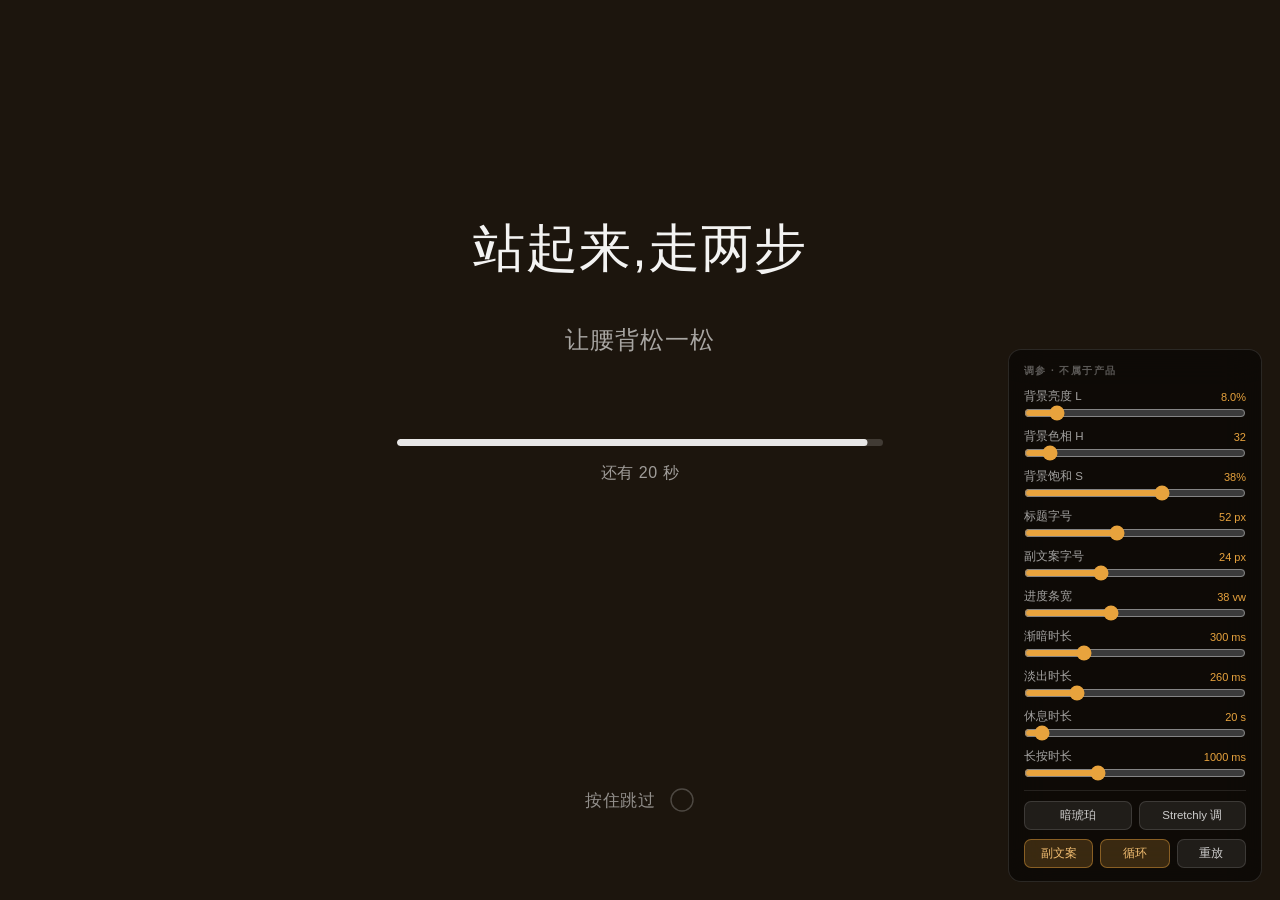
==== commit 91545976: "demo(站立屏): 修三个 bug + 恢复副文案 FIX① 按住 Esc 进度到一半就跳过   根因是 Chrome 的 CloseWatcher,不是我们的代码。长按 Esc 产生连续   ke" ====
--- a/demo/break-stand.html
+++ b/demo/break-stand.html
@@ -15,15 +15,12 @@
     --amber:      #e8a33d;
     --amber-soft: #f3bf72;
 
-    /* ---- 纯色背景(非渐变)---- */
-    --bg-h: 32;
-    --bg-s: 38%;
-    --bg-l: 8%;
-
-    /* ---- 可调参数 ---- */
+    --bg-h: 32;  --bg-s: 38%;  --bg-l: 8%;      /* 纯色背景 */
+
     --fade-in:    300ms;
-    --fade-out:   200ms;
+    --fade-out:   260ms;
     --title-size: 52px;
+    --sub-size:   24px;
     --bar-w:      38vw;
     --ease:       cubic-bezier(.22,.61,.36,1);
   }
@@ -82,93 +79,88 @@
     width: 100vw; max-width: 100vw; height: 100vh; max-height: 100vh;
     margin: 0; padding: 0; border: 0; overflow: hidden;
     color: #fff;
-    background: hsl(var(--bg-h) var(--bg-s) var(--bg-l));   /* 纯色 */
-  }
+    background: hsl(var(--bg-h) var(--bg-s) var(--bg-l));
+  }
+  dialog#overlay:focus { outline: none; }          /* FIX②: dialog 持有焦点,不画环 */
   dialog#overlay::backdrop { background: #000; }
 
   @keyframes ov-in      { from { opacity: 0 } to { opacity: 1 } }
-  @keyframes ov-out     { to   { opacity: 0 } }
+  @keyframes ov-out     { from { opacity: 1 } to { opacity: 0 } }
   @keyframes content-in { from { opacity: 0; transform: translateY(8px) } to { opacity: 1; transform: none } }
 
   dialog#overlay[open]           { animation: ov-in var(--fade-in) var(--ease) both; }
   dialog#overlay[open]::backdrop { animation: ov-in var(--fade-in) var(--ease) both; }
-  dialog#overlay.closing         { animation: ov-out var(--fade-out) ease both; }
+
+  /* FIX③: 淡出必须同时作用于 dialog 和 ::backdrop。
+     原来只给了 dialog —— backdrop 是纯黑且在后面,dialog 一淡出就
+     露出黑底,close() 再瞬间全消失,观感等于没有淡出。 */
+  dialog#overlay.closing           { animation: ov-out var(--fade-out) ease both; }
+  dialog#overlay.closing::backdrop { animation: ov-out var(--fade-out) ease both; }
 
   .stage {
     height: 100%; display: flex; flex-direction: column; align-items: center;
-    padding: 27vh 24px 9vh; text-align: center;
+    padding: 24vh 24px 9vh; text-align: center;
     animation: content-in calc(var(--fade-in) + 140ms) var(--ease) both;
     animation-delay: 60ms;
   }
 
-  /* —— 标题:Stretchly 风格的细字重 + 大字号 —— */
-  .title {
-    font-size: var(--title-size); font-weight: 300;
-    letter-spacing: .02em; line-height: 1.25; margin: 0;
-    color: rgba(255,255,255,.95);
-  }
-
-  /* —— 细长进度条(取代大倒计时数字)—— */
-  .bar {
-    width: var(--bar-w); max-width: 560px; height: 7px; border-radius: 4px;
-    margin-top: 11vh; overflow: hidden;
-    background: rgba(255,255,255,.16);
-  }
-  .bar > i {
-    display: block; height: 100%; border-radius: 4px;
-    background: rgba(255,255,255,.88);
-    transform-origin: left center;
-    transform: scaleX(1);              /* 随时间递减 */
-  }
-
-  /* —— 条下方的剩余时间说明 —— */
-  .left {
-    margin-top: 17px; font-size: 16px; font-weight: 300;
-    letter-spacing: .03em; color: rgba(255,255,255,.58);
-    font-variant-numeric: tabular-nums;
-  }
-
-  /* —— 跳过:无边框文字链接 + 小圆进度环(仿 Stretchly 底部操作)—— */
-  .skip {
-    margin-top: auto; display: inline-flex; align-items: center; gap: 13px;
-    font: inherit; font-size: 17px; font-weight: 300; letter-spacing: .03em;
-    color: rgba(255,255,255,.52);
-    background: none; border: 0; padding: 6px 4px; cursor: pointer;
-    transition: color .2s; -webkit-tap-highlight-color: transparent; user-select: none;
-  }
+  .title { font-size: var(--title-size); font-weight: 300; letter-spacing: .02em;
+           line-height: 1.25; margin: 0; color: rgba(255,255,255,.95); }
+
+  /* 副文案(Stretchly 的 body 位) */
+  .sub   { font-size: var(--sub-size); font-weight: 300; letter-spacing: .04em;
+           line-height: 1.5; margin: 4.5vh 0 0; color: rgba(255,255,255,.62); }
+  .sub.off { display: none; }
+
+  /* 细长进度条 */
+  .bar { width: var(--bar-w); max-width: 560px; height: 7px; border-radius: 4px;
+         margin-top: 9vh; overflow: hidden; background: rgba(255,255,255,.16); }
+  .bar > i { display: block; height: 100%; border-radius: 4px;
+             background: rgba(255,255,255,.88);
+             transform-origin: left center; transform: scaleX(1); }
+
+  .left { margin-top: 17px; font-size: 16px; font-weight: 300; letter-spacing: .03em;
+          color: rgba(255,255,255,.58); font-variant-numeric: tabular-nums; }
+
+  /* 跳过:无边框文字 + 小圆进度环 */
+  .skip { margin-top: auto; display: inline-flex; align-items: center; gap: 13px;
+          font: inherit; font-size: 17px; font-weight: 300; letter-spacing: .03em;
+          color: rgba(255,255,255,.52);
+          background: none; border: 0; padding: 6px 10px; cursor: pointer;
+          transition: color .2s; -webkit-tap-highlight-color: transparent; user-select: none; }
   .skip:hover   { color: rgba(255,255,255,.82); }
   .skip.holding { color: var(--amber-soft); }
+  .skip:focus          { outline: none; }
+  .skip:focus-visible  { outline: 2px solid var(--amber); outline-offset: 8px; border-radius: 22px; }
 
   .skip svg { width: 26px; height: 26px; overflow: visible; display: block; }
   .skip .trk { fill: none; stroke: currentColor; stroke-width: 1.4; opacity: .42; }
-  .skip .rng {
-    fill: none; stroke: var(--amber); stroke-width: 2; stroke-linecap: round;
-    stroke-dasharray: 100; stroke-dashoffset: 100;
-    transform: rotate(-90deg); transform-origin: 13px 13px;   /* 圆形,旋转安全 */
-  }
+  .skip .rng { fill: none; stroke: var(--amber); stroke-width: 2; stroke-linecap: round;
+               stroke-dasharray: 100; stroke-dashoffset: 100;
+               transform: rotate(-90deg); transform-origin: 13px 13px; }
 
   @media (prefers-reduced-motion: reduce) {
     dialog#overlay[open], dialog#overlay[open]::backdrop,
-    dialog#overlay.closing, .stage { animation: none !important; }
+    dialog#overlay.closing, dialog#overlay.closing::backdrop,
+    .stage { animation: none !important; }
   }
 
   /* ============================================================
      DEV PANEL(不属于产品 · 按 D 隐藏)
-     必须置于 dialog 内部,否则模态期间页面 inert 调不动
      ============================================================ */
   .dev { position: fixed; right: 18px; bottom: 18px; width: 254px;
          background: rgba(0,0,0,.5); backdrop-filter: blur(18px);
          border: 1px solid rgba(255,255,255,.12); border-radius: 13px;
          padding: 14px 15px 13px; font-size: 11.5px; color: rgba(255,255,255,.62);
-         display: grid; gap: 10px; z-index: 10; text-align: left; }
+         display: grid; gap: 9px; z-index: 10; text-align: left; }
   .dev.hidden { display: none; }
   .dev h4 { margin: 0 0 2px; font-size: 10px; letter-spacing: .14em; text-transform: uppercase;
             color: rgba(255,255,255,.32); font-weight: 600; }
-  .dev label { display: grid; grid-template-columns: 1fr auto; gap: 3px 8px; align-items: center; }
+  .dev label { display: grid; grid-template-columns: 1fr auto; gap: 2px 8px; align-items: center; }
   .dev label > b { font-weight: 400; }
   .dev label > var { font-style: normal; font-variant-numeric: tabular-nums;
                      color: var(--amber); font-size: 11px; }
-  .dev input[type=range] { grid-column: 1/-1; width: 100%; accent-color: var(--amber); height: 15px; margin: 0; }
+  .dev input[type=range] { grid-column: 1/-1; width: 100%; accent-color: var(--amber); height: 14px; margin: 0; }
   .dev .row { display: flex; gap: 7px; }
   .dev button { flex: 1; font: inherit; font-size: 11.5px; cursor: pointer; padding: 6px 0;
                 color: rgba(255,255,255,.78); background: rgba(255,255,255,.08);
@@ -211,11 +203,14 @@
 </div>
 
 
-<!-- ═══════════ 产品本体 ═══════════ -->
-<dialog id="overlay" aria-label="休息提醒">
+<!-- ═══════════ 产品本体 ═══════════
+     FIX②: tabindex=-1 + autofocus 让 dialog 自己持有初始焦点,
+     跳过按钮就不会在打开瞬间被 showModal() 自动聚焦而画出焦点环 -->
+<dialog id="overlay" aria-label="休息提醒" tabindex="-1" autofocus>
   <div class="stage">
 
     <h1 class="title">站起来,走两步</h1>
+    <p class="sub" id="sub">让腰背松一松</p>
 
     <div class="bar"><i id="fill"></i></div>
     <div class="left" id="left">还有 20 秒</div>
@@ -236,25 +231,25 @@
 
     <label><b>背景亮度 L</b><var id="vL">8.0%</var>
       <input type="range" id="rL" min="3" max="45" step="0.5" value="8"></label>
-
     <label><b>背景色相 H</b><var id="vH">32</var>
       <input type="range" id="rH" min="0" max="360" step="1" value="32"></label>
-
     <label><b>背景饱和 S</b><var id="vS">38%</var>
       <input type="range" id="rS" min="0" max="60" step="1" value="38"></label>
 
     <label><b>标题字号</b><var id="vT">52 px</var>
       <input type="range" id="rT" min="28" max="86" step="1" value="52"></label>
-
+    <label><b>副文案字号</b><var id="vSu">24 px</var>
+      <input type="range" id="rSu" min="14" max="44" step="1" value="24"></label>
     <label><b>进度条宽</b><var id="vW">38 vw</var>
       <input type="range" id="rW" min="18" max="70" step="1" value="38"></label>
 
     <label><b>渐暗时长</b><var id="vIn">300 ms</var>
       <input type="range" id="rIn" min="0" max="1200" step="25" value="300"></label>
+    <label><b>淡出时长</b><var id="vOut">260 ms</var>
+      <input type="range" id="rOut" min="0" max="1200" step="20" value="260"></label>
 
     <label><b>休息时长</b><var id="vD">20 s</var>
       <input type="range" id="rD" min="5" max="300" step="5" value="20"></label>
-
     <label><b>长按时长</b><var id="vHo">1000 ms</var>
       <input type="range" id="rHo" min="300" max="2500" step="50" value="1000"></label>
 
@@ -264,6 +259,7 @@
       <button id="pMid">Stretchly 调</button>
     </div>
     <div class="row">
+      <button id="bSub" class="on">副文案</button>
       <button id="bLoop" class="on">循环</button>
       <button id="bRe">重放</button>
     </div>
@@ -283,11 +279,11 @@
 
 const RING = 100;
 
-let duration  = 20;        // 秒
+let duration  = 20;
 let holdMs    = 1000;
 let loop      = true;
 
-let endsAt    = 0;         // ⭐ 绝对时间戳,不存剩余秒数
+let endsAt    = 0;          // ⭐ 绝对时间戳
 let countRaf  = null;
 let holdRaf   = null;
 let holdStart = 0;
@@ -304,30 +300,25 @@
   return `还有 ${sec} 秒`;
 }
 
-/* ───────── 倒计时:进度条 + 文案(绝对时间驱动)───────── */
+/* ───────── 倒计时:进度条 + 文案 ───────── */
 function countTick() {
   const leftMs = endsAt - Date.now();
-  const total  = duration * 1000;
-  fill.style.transform = `scaleX(${Math.max(0, leftMs / total).toFixed(4)})`;
+  fill.style.transform  = `scaleX(${Math.max(0, leftMs / (duration * 1000)).toFixed(4)})`;
   $('left').textContent = remainText(leftMs / 1000);
   if (leftMs <= 0) { countRaf = null; finish('done'); return; }
   countRaf = requestAnimationFrame(countTick);
 }
-function stopCount() {
-  if (countRaf !== null) cancelAnimationFrame(countRaf);
-  countRaf = null;
-}
-
-/* ───────── 长按跳过 ─────────
-   rAF + performance.now() 驱动,不用 CSS transition
-   (类名「移除→重加」之间无 reflow,transition 会从中途续跑 → 第二次变快) */
+function stopCount() { if (countRaf !== null) cancelAnimationFrame(countRaf); countRaf = null; }
+
+/* ───────── 长按跳过 ───────── */
 function beginHold() {
-  if (holdRaf !== null || finishing) return;
+  if (holdRaf !== null || finishing || !overlay.open) return;
   holdStart = performance.now();
   skip.classList.add('holding');
   holdRaf = requestAnimationFrame(holdTick);
 }
 function holdTick(now) {
+  if (!overlay.open) { holdRaf = null; releaseHold(); return; }   // 防御
   const p = Math.min(1, (now - holdStart) / holdMs);
   ring.style.strokeDashoffset = (RING * (1 - p)).toFixed(2);
   if (p >= 1) { holdRaf = null; finish('skipped'); return; }
@@ -345,34 +336,58 @@
 skip.addEventListener('pointerleave',  releaseHold);
 skip.addEventListener('pointercancel', releaseHold);
 
-addEventListener('keydown', (e) => {
-  if (!overlay.open || e.key !== 'Escape' || e.repeat) return;
+/* ───────── 键盘通路:按住 Esc ─────────
+   FIX①: 原来只在 dialog 的 cancel 事件里 preventDefault,挡不住
+   Chrome 的 CloseWatcher —— 长按 Esc 产生连续 keydown,每次都是一个
+   close request,无用户激活时 Chrome 会强制关闭 dialog 防止用户被困。
+   dialog 关了但 holdTick 还在跑,走满才 finish → 表现为「进度到一半画面就没了」。
+   改为在捕获阶段 preventDefault,close request 根本不会产生。
+
+   同时用 heldKey 代替 e.repeat:部分平台(X11)的自动重复是
+   keydown/keyup 成对发送,用 60ms 宽限窗吸收,避免进度反复归零。  */
+let heldKey = null, releaseTimer = null;
+
+function onKeyDown(e) {
+  if (e.key !== 'Escape') return;
+  e.preventDefault();  e.stopPropagation();     // ← 关键
+  if (!overlay.open) return;
+  clearTimeout(releaseTimer); releaseTimer = null;
+  if (heldKey === 'Escape') return;             // 自动重复 → 保持进度
+  heldKey = 'Escape';
   beginHold();
-});
-addEventListener('keyup', (e) => { if (e.key === 'Escape') releaseHold(); });
-
-/* ⭐ 拦截 Esc 默认关闭 */
-overlay.addEventListener('cancel', (e) => e.preventDefault());
+}
+function onKeyUp(e) {
+  if (e.key !== 'Escape' || heldKey !== 'Escape') return;
+  clearTimeout(releaseTimer);
+  releaseTimer = setTimeout(() => { heldKey = null; releaseHold(); }, 60);
+}
+document.addEventListener('keydown', onKeyDown, true);
+document.addEventListener('keyup',   onKeyUp,   true);
+
+overlay.addEventListener('cancel', (e) => e.preventDefault());   // 双保险
 
 /* ───────── 开 / 关 ───────── */
 function open() {
-  clearTimeout(relaunch);
+  clearTimeout(relaunch); clearTimeout(releaseTimer);
+  heldKey = null; releaseTimer = null;
   stopCount(); releaseHold();
   finishing = false;
   overlay.classList.remove('closing');
   endsAt = Date.now() + duration * 1000;
-  fill.style.transform = 'scaleX(1)';
+  fill.style.transform  = 'scaleX(1)';
   $('left').textContent = remainText(duration);
   if (!overlay.open) overlay.showModal();
+  overlay.focus();                       // FIX②: 焦点留在 dialog,不落到跳过按钮
   countRaf = requestAnimationFrame(countTick);
 }
 
 function finish(reason) {
-  if (finishing) return;               // 重入保护
+  if (finishing) return;                 // 重入保护
   finishing = true;
   stopCount(); releaseHold();
+  heldKey = null; clearTimeout(releaseTimer);
   overlay.classList.add('closing');
-  const out = parseInt(getComputedStyle(root).getPropertyValue('--fade-out')) || 200;
+  const out = parseFloat(getComputedStyle(root).getPropertyValue('--fade-out')) || 0;
   setTimeout(() => {
     overlay.close();
     overlay.classList.remove('closing');
@@ -387,24 +402,27 @@
 /* ══════════ DEV PANEL(不属于产品)══════════ */
 const bind = (s, o, fn) => $(s).addEventListener('input', (e) => fn(parseFloat(e.target.value), $(o)));
 
-bind('rL', 'vL', (v,o) => { root.style.setProperty('--bg-l', v + '%');  o.textContent = v.toFixed(1) + '%'; });
-bind('rH', 'vH', (v,o) => { root.style.setProperty('--bg-h', v);        o.textContent = v; });
-bind('rS', 'vS', (v,o) => { root.style.setProperty('--bg-s', v + '%');  o.textContent = v + '%'; });
-bind('rT', 'vT', (v,o) => { root.style.setProperty('--title-size', v + 'px'); o.textContent = v + ' px'; });
-bind('rW', 'vW', (v,o) => { root.style.setProperty('--bar-w', v + 'vw'); o.textContent = v + ' vw'; });
-bind('rIn','vIn',(v,o) => { root.style.setProperty('--fade-in', v + 'ms'); o.textContent = v + ' ms'; });
-bind('rD', 'vD', (v,o) => { duration = v; o.textContent = v + ' s'; });
-bind('rHo','vHo',(v,o) => { holdMs   = v; o.textContent = v + ' ms'; });
+bind('rL',  'vL',  (v,o) => { root.style.setProperty('--bg-l', v + '%'); o.textContent = v.toFixed(1) + '%'; });
+bind('rH',  'vH',  (v,o) => { root.style.setProperty('--bg-h', v);       o.textContent = v; });
+bind('rS',  'vS',  (v,o) => { root.style.setProperty('--bg-s', v + '%'); o.textContent = v + '%'; });
+bind('rT',  'vT',  (v,o) => { root.style.setProperty('--title-size', v + 'px'); o.textContent = v + ' px'; });
+bind('rSu', 'vSu', (v,o) => { root.style.setProperty('--sub-size',   v + 'px'); o.textContent = v + ' px'; });
+bind('rW',  'vW',  (v,o) => { root.style.setProperty('--bar-w', v + 'vw');      o.textContent = v + ' vw'; });
+bind('rIn', 'vIn', (v,o) => { root.style.setProperty('--fade-in',  v + 'ms');   o.textContent = v + ' ms'; });
+bind('rOut','vOut',(v,o) => { root.style.setProperty('--fade-out', v + 'ms');   o.textContent = v + ' ms'; });
+bind('rD',  'vD',  (v,o) => { duration = v; o.textContent = v + ' s'; });
+bind('rHo', 'vHo', (v,o) => { holdMs   = v; o.textContent = v + ' ms'; });
 
 function preset(h, s, l) {
   $('rH').value = h; $('rS').value = s; $('rL').value = l;
   ['rH','rS','rL'].forEach(id => $(id).dispatchEvent(new Event('input')));
 }
-$('pDark').addEventListener('click', () => preset(32, 38, 8));    // 暗琥珀
-$('pMid') .addEventListener('click', () => preset(28, 22, 33));   // Stretchly 中间调
-
+$('pDark').addEventListener('click', () => preset(32, 38, 8));
+$('pMid') .addEventListener('click', () => preset(28, 22, 33));
+
+$('bSub') .addEventListener('click', (e) => $('sub').classList.toggle('off', !e.target.classList.toggle('on')));
 $('bLoop').addEventListener('click', (e) => { loop = e.target.classList.toggle('on'); });
-$('bRe').addEventListener('click', open);
+$('bRe')  .addEventListener('click', open);
 addEventListener('keydown', (e) => { if (e.key === 'd' || e.key === 'D') $('dev').classList.toggle('hidden'); });
 
 addEventListener('load', () => setTimeout(open, 450));
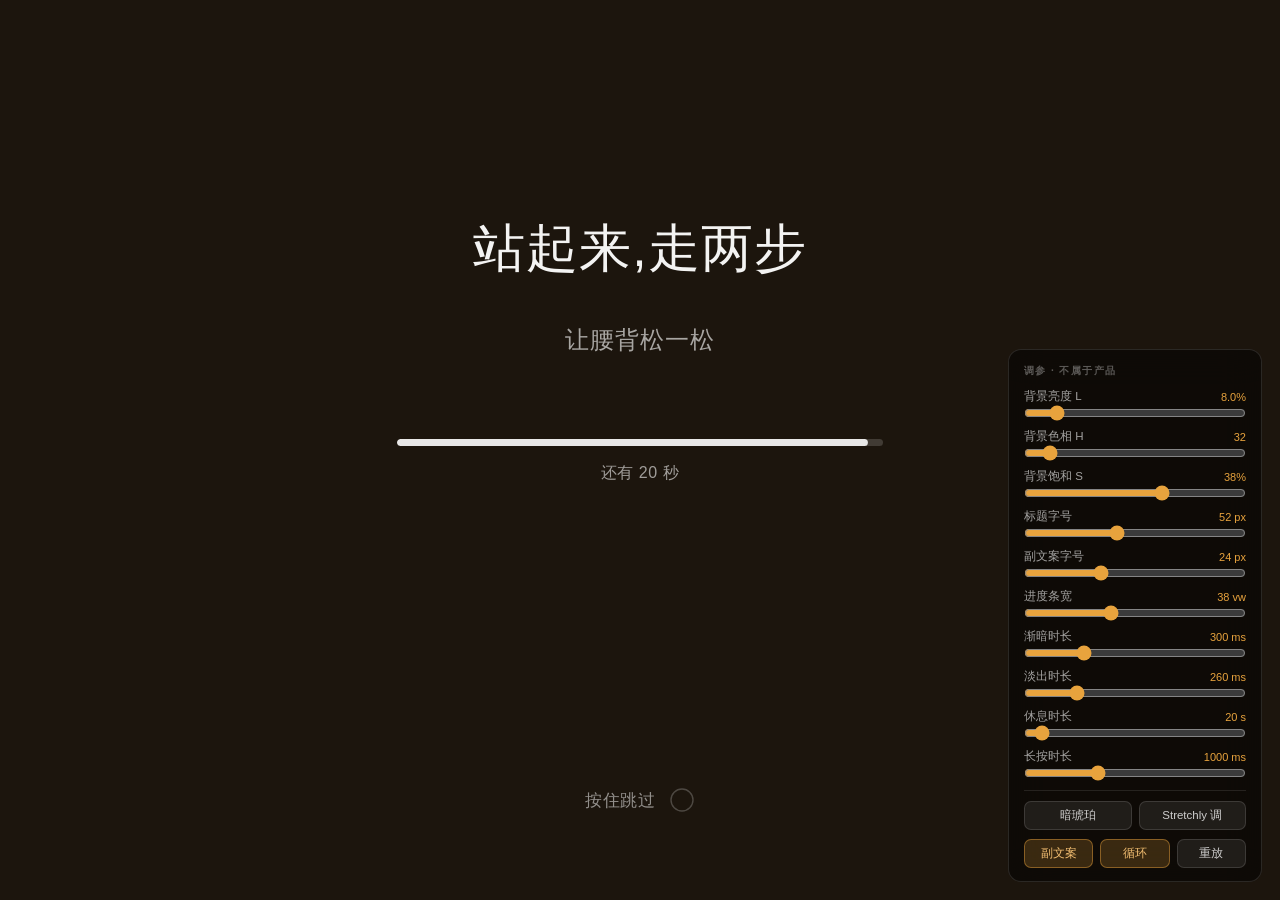
==== commit 2d28c3fe: "demo(站立屏): 彻底修掉按 Esc 后跳过按钮出现焦点环 与上一版的「第一次有框」是同一个根因,上次只治了一半。  真实触发链:   1. 按 Esc → 浏览器切换到键盘输入模态   2. 本" ====
--- a/demo/break-stand.html
+++ b/demo/break-stand.html
@@ -130,8 +130,13 @@
           transition: color .2s; -webkit-tap-highlight-color: transparent; user-select: none; }
   .skip:hover   { color: rgba(255,255,255,.82); }
   .skip.holding { color: var(--amber-soft); }
-  .skip:focus          { outline: none; }
-  .skip:focus-visible  { outline: 2px solid var(--amber); outline-offset: 8px; border-radius: 22px; }
+  /* FIX: 焦点环只在用户真的用 Tab 导航时才出现。
+     :focus-visible 取决于浏览器的「输入模态」—— 按过 Esc 之后模态切到键盘,
+     下一轮 showModal() 时焦点若落到按钮上就会画环。这里用 body.kbd 显式
+     闸门取代浏览器的启发式判定,Esc / 鼠标都不会点亮它。 */
+  .skip:focus,
+  .skip:focus-visible          { outline: none; }
+  body.kbd .skip:focus-visible { outline: 2px solid var(--amber); outline-offset: 8px; border-radius: 22px; }
 
   .skip svg { width: 26px; height: 26px; overflow: visible; display: block; }
   .skip .trk { fill: none; stroke: currentColor; stroke-width: 1.4; opacity: .42; }
@@ -364,6 +369,16 @@
 document.addEventListener('keydown', onKeyDown, true);
 document.addEventListener('keyup',   onKeyUp,   true);
 
+/* ───────── 焦点环闸门 ─────────
+   只有真正按下 Tab 才允许显示焦点环;任何指针操作立刻关闭。
+   这样 Esc 切换浏览器输入模态时不会再把按钮的框点亮。 */
+document.addEventListener('keydown', (e) => {
+  if (e.key === 'Tab') document.body.classList.add('kbd');
+}, true);
+document.addEventListener('pointerdown', () => {
+  document.body.classList.remove('kbd');
+}, true);
+
 overlay.addEventListener('cancel', (e) => e.preventDefault());   // 双保险
 
 /* ───────── 开 / 关 ───────── */
@@ -377,7 +392,15 @@
   fill.style.transform  = 'scaleX(1)';
   $('left').textContent = remainText(duration);
   if (!overlay.open) overlay.showModal();
-  overlay.focus();                       // FIX②: 焦点留在 dialog,不落到跳过按钮
+
+  // 焦点留在 dialog,不落到跳过按钮。
+  // Chrome 对 <dialog autofocus> 自身的处理不完全可靠,且 autofocus 可能在
+  // 下一帧才生效,因此再补一次帧后校正。
+  overlay.focus();
+  requestAnimationFrame(() => {
+    if (overlay.open && document.activeElement !== overlay) overlay.focus();
+  });
+
   countRaf = requestAnimationFrame(countTick);
 }
 
